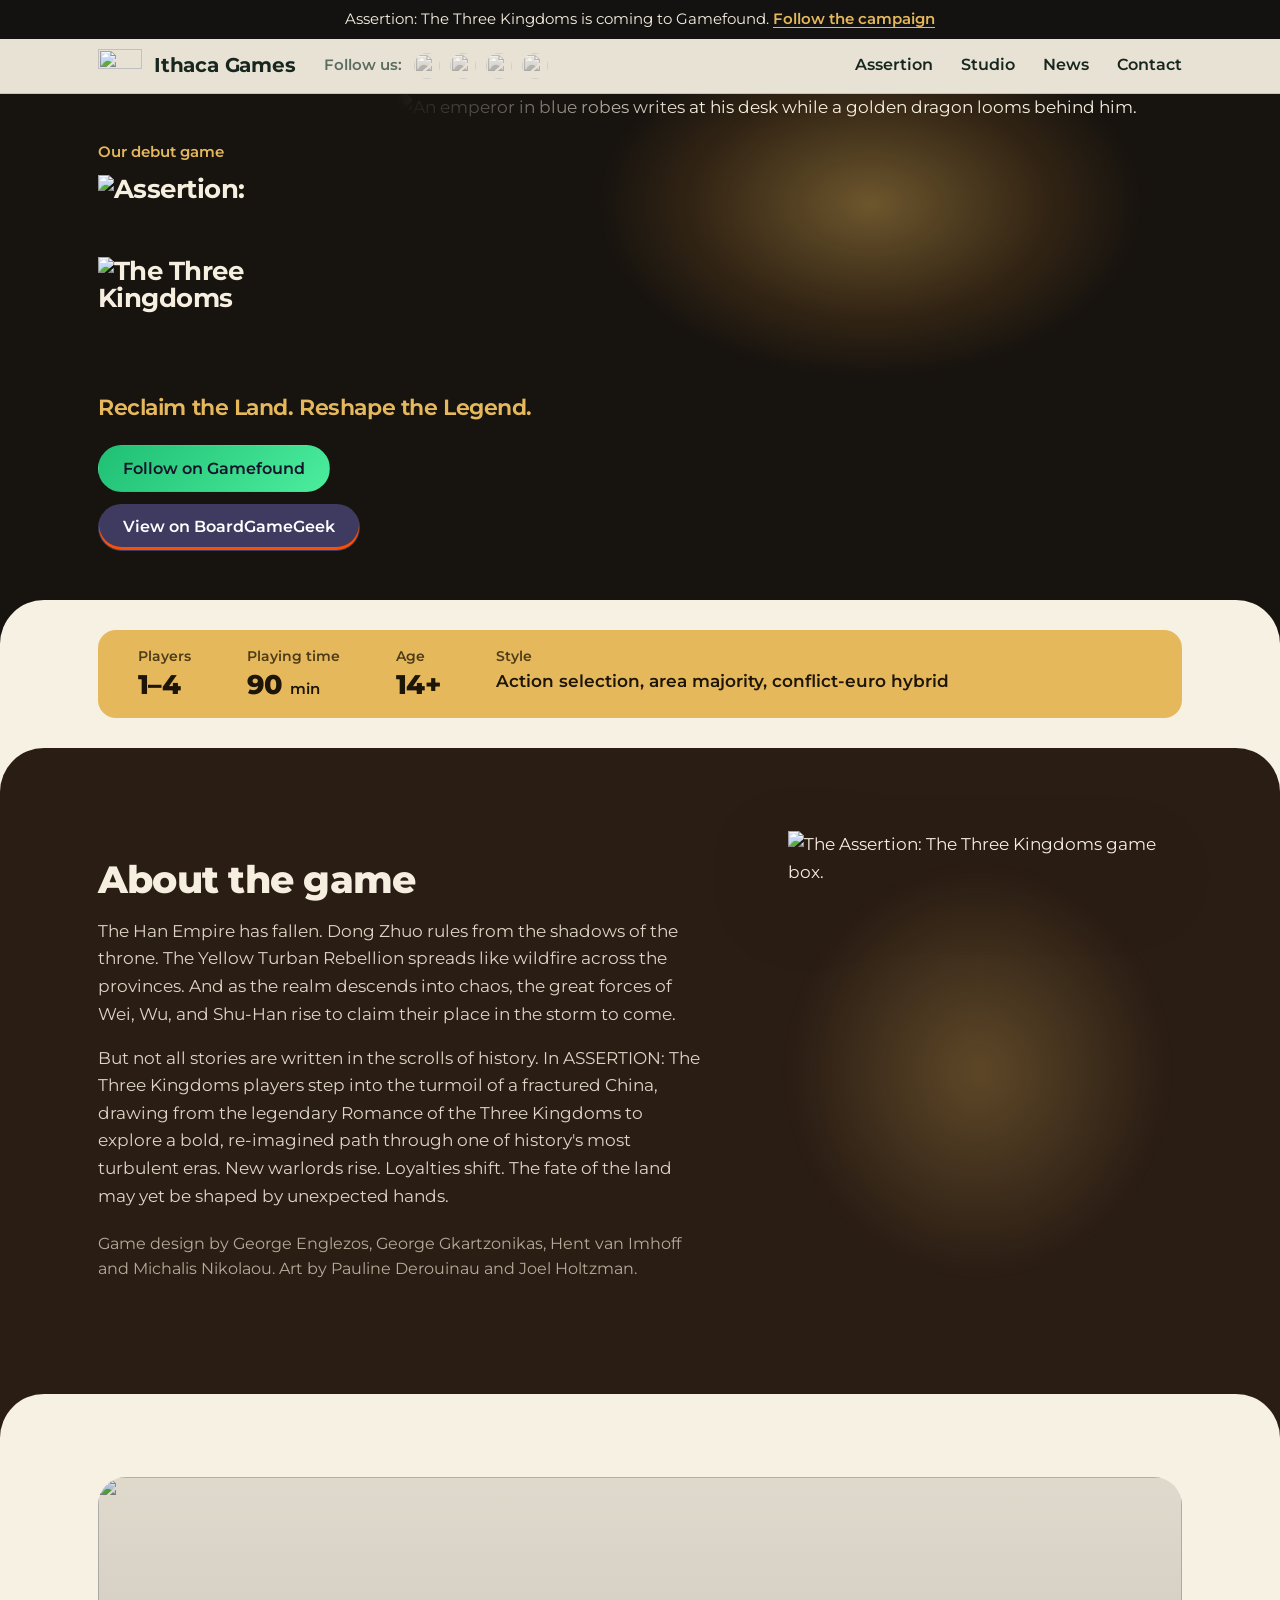
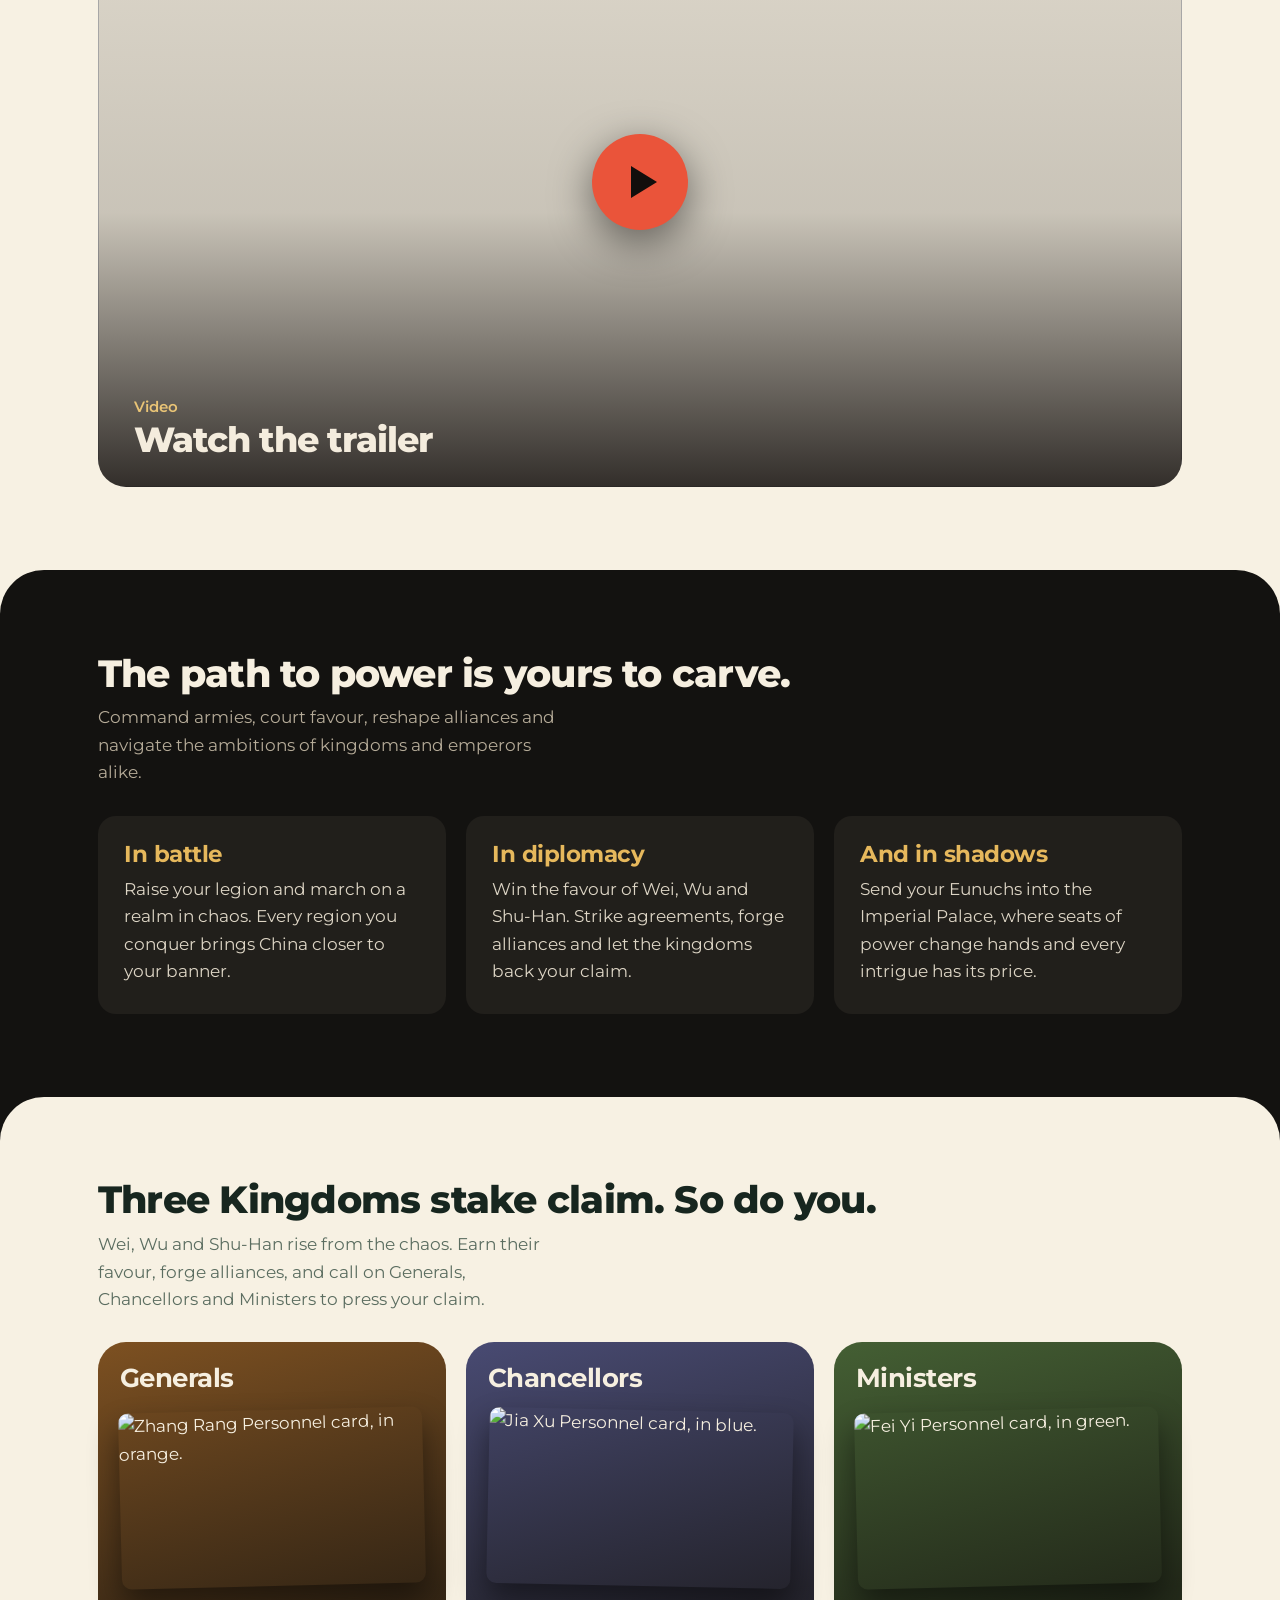
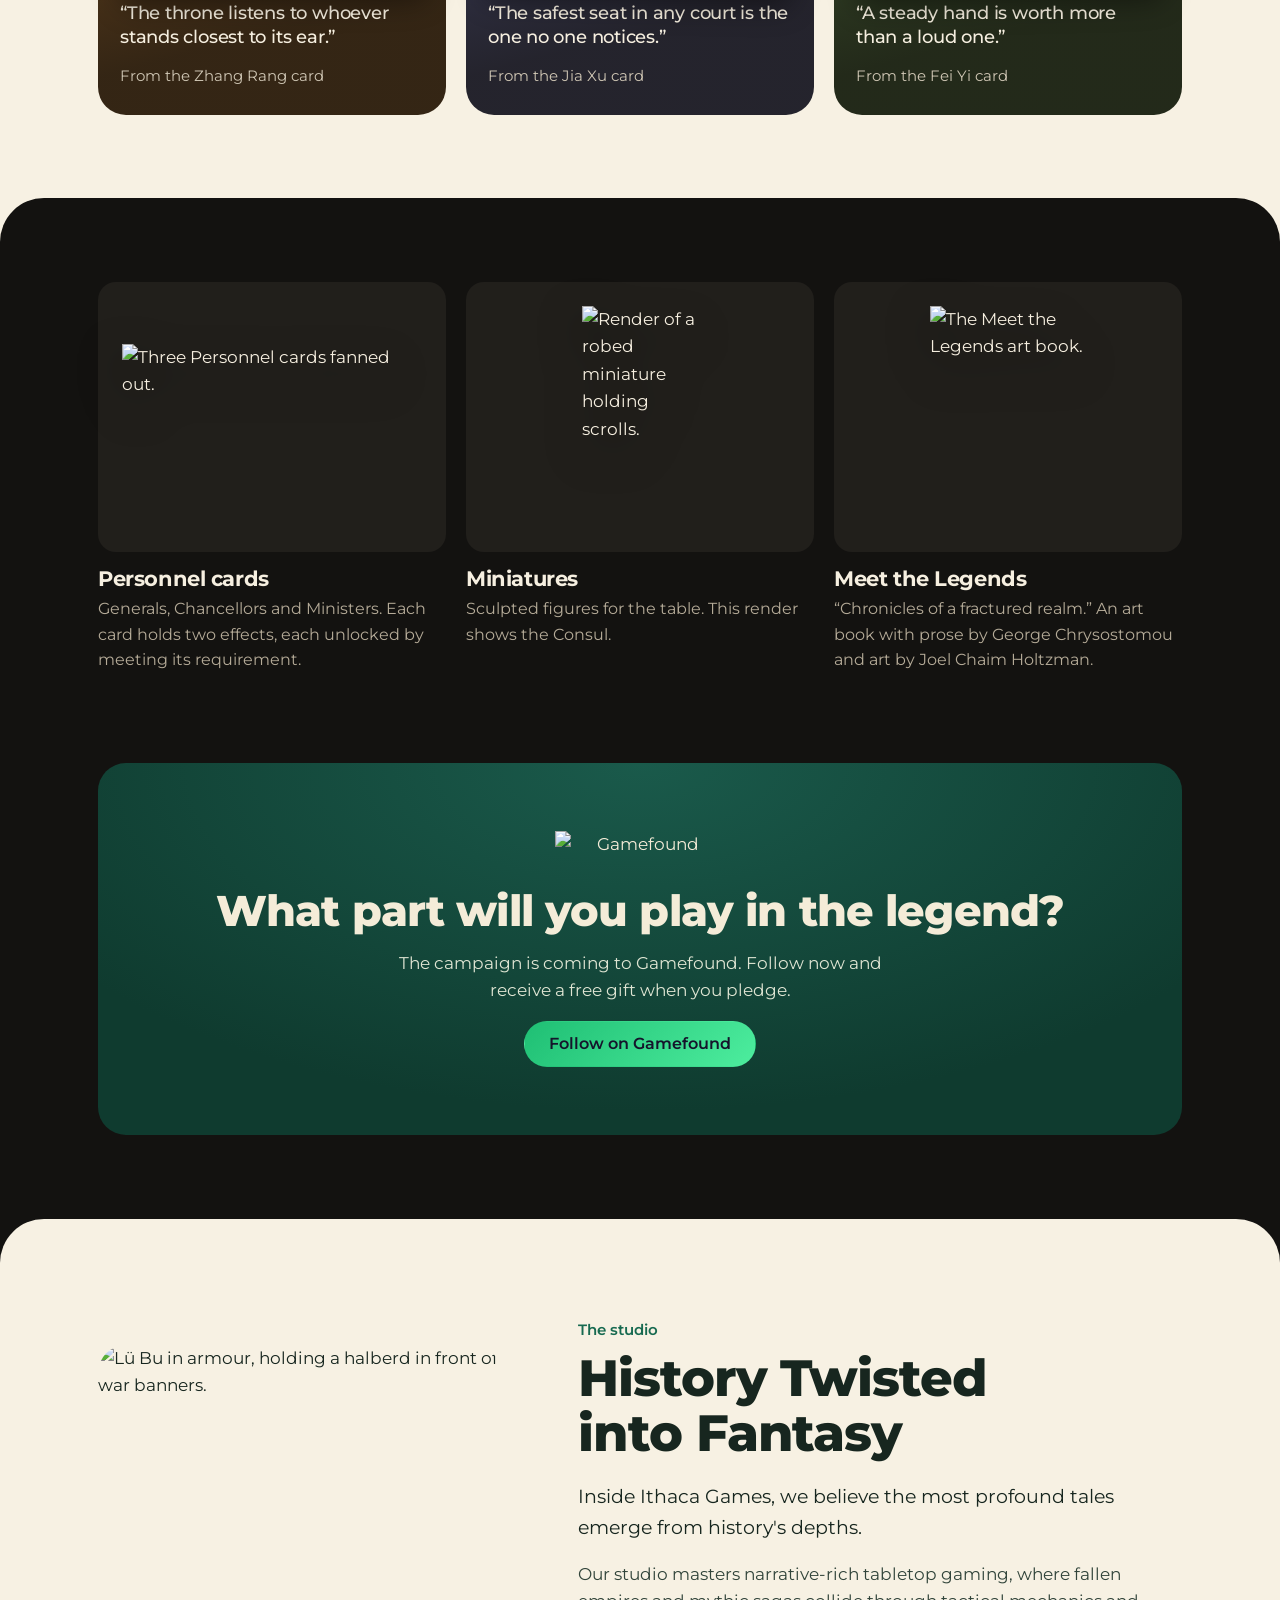
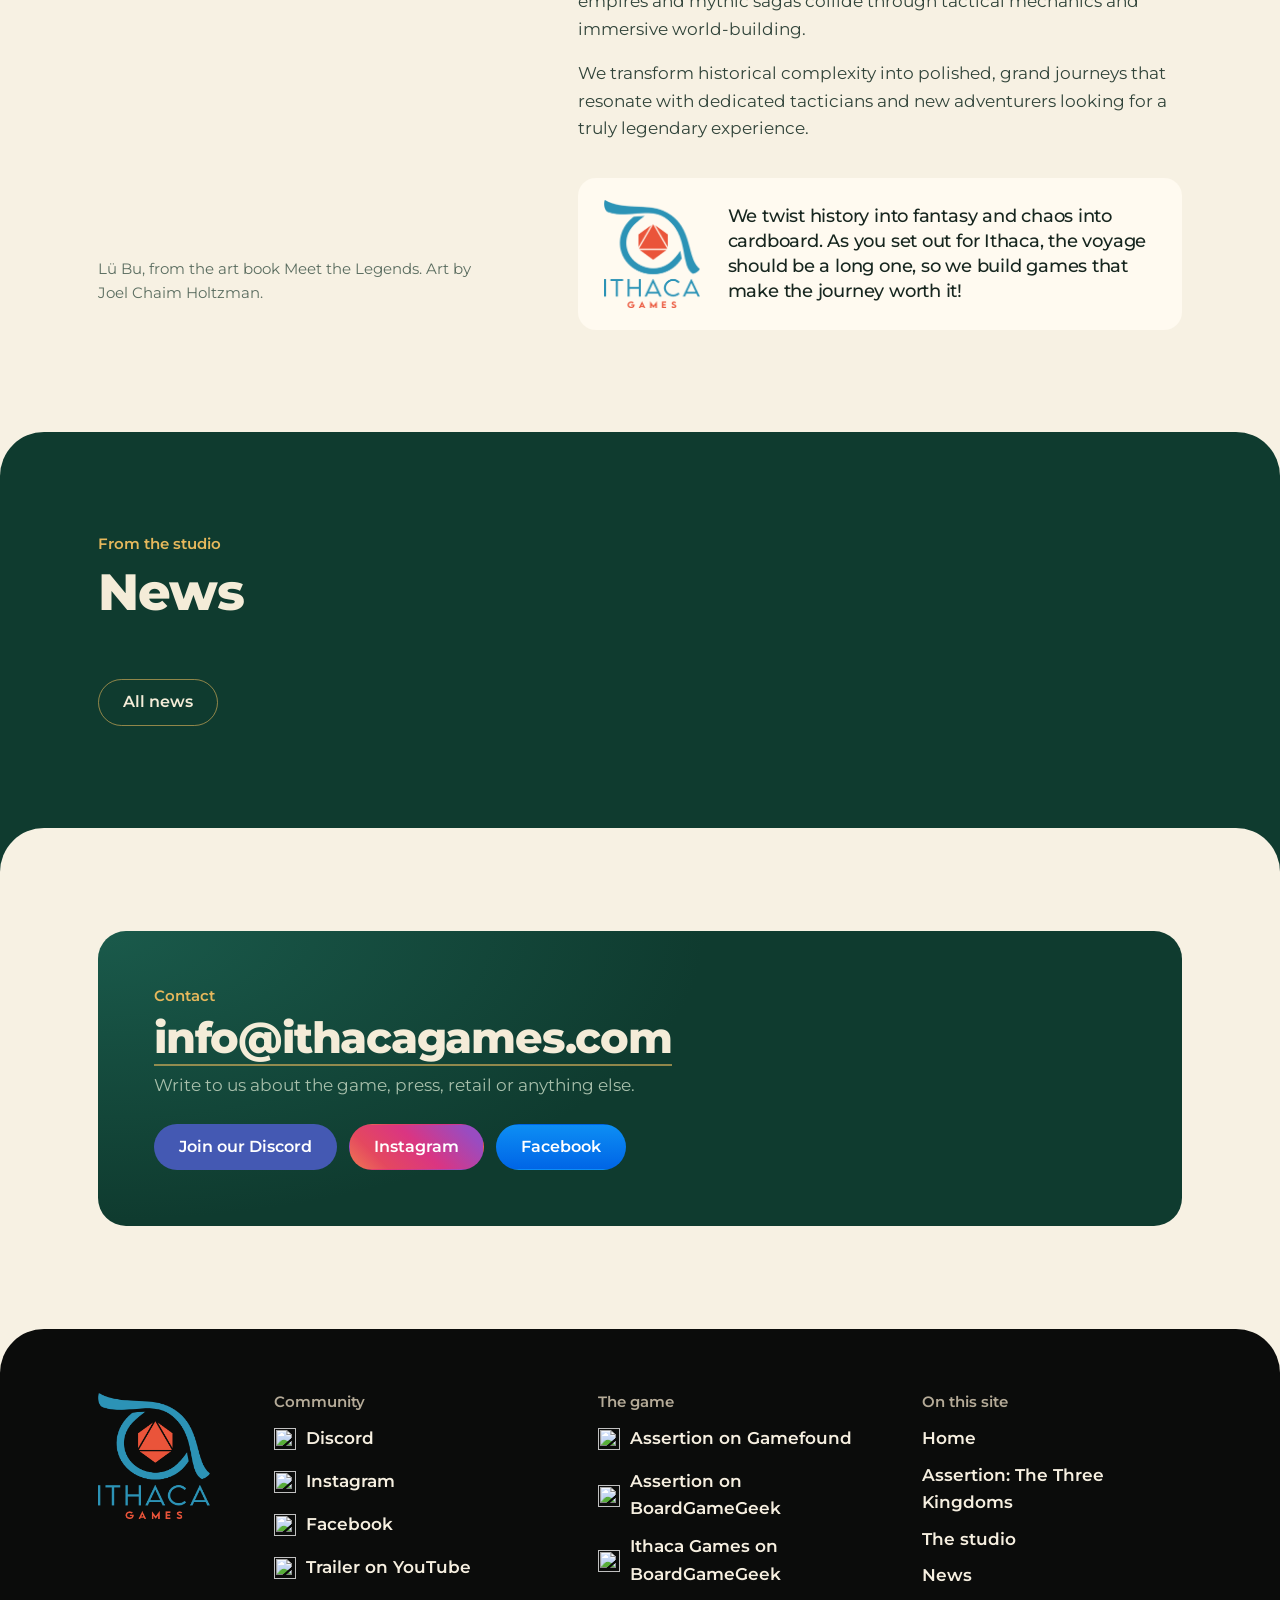
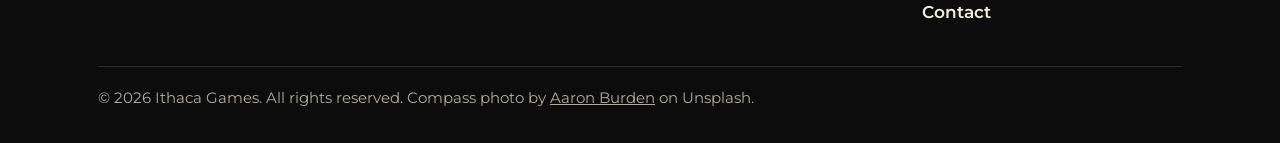
==== index.html @ 19048700 "Make the game the hero of the home page The Assertion key art, the title lockup, the tagline and the" ====
<!DOCTYPE html>
<html lang="en">
<head>
<meta charset="utf-8">
<meta name="viewport" content="width=device-width, initial-scale=1">
<title>Ithaca Games</title>
<meta name="description" content="Ithaca Games crafts deeply strategic, richly atmospheric board games. Discover our debut flagship strategy game, Assertion: The Three Kingdoms.">
<meta property="og:type" content="website">
<meta property="og:title" content="Ithaca Games">
<meta property="og:description" content="Ithaca Games crafts deeply strategic, richly atmospheric board games. Discover our debut flagship strategy game, Assertion: The Three Kingdoms.">
<meta property="og:url" content="https://ithacagames.com/">
<meta property="og:image" content="https://ithacagames.com/images/share.jpg">
<meta name="twitter:card" content="summary_large_image">
<link rel="canonical" href="https://ithacagames.com/">
<meta property="og:site_name" content="Ithaca Games">
<link rel="icon" href="favicon.ico" sizes="48x48">
<link rel="icon" type="image/png" sizes="96x96" href="images/favicon-96.png">
<link rel="icon" type="image/png" sizes="192x192" href="images/favicon-192.png">
<link rel="apple-touch-icon" href="images/apple-touch-icon.png">
<script type="application/ld+json">
{"@context":"https://schema.org","@graph":[
{"@type":"WebSite","name":"Ithaca Games","url":"https://ithacagames.com/"},
{"@type":"Organization","name":"Ithaca Games","url":"https://ithacagames.com/","logo":"https://ithacagames.com/images/logo-512.png","email":"info@ithacagames.com","sameAs":["https://www.facebook.com/ithacagames","https://www.instagram.com/ithaca_games/"]}
]}
</script>
<link rel="preconnect" href="https://fonts.googleapis.com">
<link rel="preconnect" href="https://fonts.gstatic.com" crossorigin>
<link href="https://fonts.googleapis.com/css2?family=Montserrat:wght@400..800&display=swap" rel="stylesheet">
<link rel="stylesheet" href="styles.css?v=76b3f2643e">
</head>
<body>

<p class="announce"><a href="https://gamefound.com/en/projects/ithaca-board-games/assertion-the-three-kingdoms" rel="noopener">Assertion: The Three Kingdoms is coming to Gamefound. <span>Follow the campaign</span></a></p>

<header class="site-header">
  <div class="wrap">
    <a class="brand" href="index.html" aria-label="Ithaca Games, home">
      <img src="images/ithaca-mark.png" width="396" height="306" alt="">
      <span>Ithaca Games</span>
    </a>
    <div class="follow">
      <span class="follow-label">Follow us:</span>
      <a href="https://www.facebook.com/ithacagames" rel="noopener" aria-label="Ithaca Games on Facebook"><img src="images/icon-facebook.png" width="26" height="26" alt=""></a>
      <a href="https://www.instagram.com/ithaca_games/" rel="noopener" aria-label="Ithaca Games on Instagram"><img src="images/icon-instagram.png" width="26" height="26" alt=""></a>
      <a href="https://discord.gg/Nz86ueANm" rel="noopener" aria-label="Ithaca Games on Discord"><img src="images/icon-discord.png" width="26" height="26" alt=""></a>
      <a href="https://gamefound.com/en/creators/ithaca-board-games" rel="noopener" aria-label="Ithaca Games on Gamefound"><img src="images/icon-gamefound.png" width="26" height="26" alt=""></a>
    </div>
    <nav class="site-nav" aria-label="Main">
      <ul>
        <li><a href="assertion.html">Assertion</a></li>
        <li><a href="studio.html">Studio</a></li>
        <li><a href="news.html">News</a></li>
        <li><a href="contact.html">Contact</a></li>
      </ul>
    </nav>
  </div>
</header>

<main id="top">

  <section class="hero" id="assertion">
    <div class="hero-art">
      <img src="images/game-art-2000.jpg" srcset="images/game-art-1000.jpg 1000w, images/game-art-2000.jpg 2000w" sizes="(max-width:860px) 135vw, 80vw" width="2000" height="1162" fetchpriority="high" alt="An emperor in blue robes writes at his desk while a golden dragon looms behind him.">
    </div>
    <div class="wrap">
      <div class="hero-copy">
        <p class="eyebrow">Our debut game</p>
        <h1 class="lockup">
          <img class="word" src="images/logo-assertion.webp" width="1400" height="228" alt="Assertion:">
          <img class="sub" src="images/logo-three-kingdoms.webp" width="900" height="430" alt="The Three Kingdoms">
        </h1>
        <p class="tagline">Reclaim the Land. Reshape the Legend.</p>
        <div class="actions">
          <a class="btn btn-gamefound" href="https://gamefound.com/en/projects/ithaca-board-games/assertion-the-three-kingdoms" rel="noopener">Follow on Gamefound</a>
          <a class="btn btn-bgg" href="https://boardgamegeek.com/boardgame/416691/assertion-the-three-kingdoms" rel="noopener">View on BoardGameGeek</a>
        </div>
      </div>
    </div>
  </section>

  <section class="section game band-light specs-band">
    <div class="wrap">
      <dl class="specs">
        <div><dt>Players</dt><dd>1–4</dd></div>
        <div><dt>Playing time</dt><dd>90 <small>min</small></dd></div>
        <div><dt>Age</dt><dd>14+</dd></div>
        <div class="wide"><dt>Style</dt><dd>Action selection, area majority, conflict-euro hybrid</dd></div>
      </dl>

    </div>
  </section>

  <section class="section game band-coffee">
    <div class="wrap">
      <div class="game-grid">
        <div class="copy">
          <h3>About the game</h3>
          <p>The Han Empire has fallen. Dong Zhuo rules from the shadows of the throne. The Yellow Turban Rebellion spreads like wildfire across the provinces. And as the realm descends into chaos, the great forces of Wei, Wu, and Shu-Han rise to claim their place in the storm to come.</p>
          <p>But not all stories are written in the scrolls of history. In ASSERTION: The Three Kingdoms players step into the turmoil of a fractured China, drawing from the legendary Romance of the Three Kingdoms to explore a bold, re-imagined path through one of history's most turbulent eras. New warlords rise. Loyalties shift. The fate of the land may yet be shaped by unexpected hands.</p>
          <p class="credits">Game design by George Englezos, George Gkartzonikas, Hent van Imhoff and Michalis Nikolaou. Art by Pauline Derouinau and Joel Holtzman.</p>
        </div>
        <figure class="boxshot">
          <img src="images/box-facing-left.webp" width="887" height="1120" loading="lazy" alt="The Assertion: The Three Kingdoms game box.">
        </figure>
      </div>

    </div>
  </section>

  <section class="section game band-light">
    <div class="wrap">
      <figure class="trailer" id="trailer">
        <a class="trailer-link" href="https://www.youtube.com/watch?v=EL9j1pClkqw" rel="noopener" data-video="EL9j1pClkqw">
          <img src="images/trailer-poster.jpg" width="1280" height="720" loading="lazy" alt="">
          <span class="play" aria-hidden="true"></span>
          <span class="trailer-label"><span class="eyebrow">Video</span><strong>Watch the trailer</strong></span>
        </a>
      </figure>

    </div>
  </section>

  <section class="section game">
    <div class="wrap">
      <div class="paths-head">
        <h3>The path to power is yours to carve.</h3>
        <p>Command armies, court favour, reshape alliances and navigate the ambitions of kingdoms and emperors alike.</p>
      </div>
      <ul class="paths">
        <li><h4>In battle</h4><p>Raise your legion and march on a realm in chaos. Every region you conquer brings China closer to your banner.</p></li>
        <li><h4>In diplomacy</h4><p>Win the favour of Wei, Wu and Shu-Han. Strike agreements, forge alliances and let the kingdoms back your claim.</p></li>
        <li><h4>And in shadows</h4><p>Send your Eunuchs into the Imperial Palace, where seats of power change hands and every intrigue has its price.</p></li>
      </ul>

    </div>
  </section>

  <section class="section game band-light">
    <div class="wrap">
      <div class="kingdoms-head">
        <h3>Three Kingdoms stake claim. So do you.</h3>
        <p>Wei, Wu and Shu-Han rise from the chaos. Earn their favour, forge alliances, and call on Generals, Chancellors and Ministers to press your claim.</p>
      </div>
      <ul class="kingdoms">
        <li class="kingdom" style="--k:var(--wei)">
          <header><h4>Generals</h4></header>
          <figure>
            <img src="images/card-wei.webp" width="960" height="555" loading="lazy" alt="Zhang Rang Personnel card, in orange.">
            <blockquote>“The throne listens to whoever stands closest to its ear.”</blockquote>
            <figcaption>From the Zhang Rang card</figcaption>
          </figure>
        </li>
        <li class="kingdom" style="--k:var(--wu)">
          <header><h4>Chancellors</h4></header>
          <figure>
            <img src="images/card-wu.webp" width="960" height="555" loading="lazy" alt="Jia Xu Personnel card, in blue.">
            <blockquote>“The safest seat in any court is the one no one notices.”</blockquote>
            <figcaption>From the Jia Xu card</figcaption>
          </figure>
        </li>
        <li class="kingdom" style="--k:var(--shu)">
          <header><h4>Ministers</h4></header>
          <figure>
            <img src="images/card-shu.webp" width="960" height="555" loading="lazy" alt="Fei Yi Personnel card, in green.">
            <blockquote>“A steady hand is worth more than a loud one.”</blockquote>
            <figcaption>From the Fei Yi card</figcaption>
          </figure>
        </li>
      </ul>

    </div>
  </section>

  <section class="section game">
    <div class="wrap">
      <ul class="parts">
        <li class="part">
          <div class="shot"><img src="images/cards-fan.webp" width="1000" height="487" loading="lazy" alt="Three Personnel cards fanned out."></div>
          <h4>Personnel cards</h4>
          <p>Generals, Chancellors and Ministers. Each card holds two effects, each unlocked by meeting its requirement.</p>
        </li>
        <li class="part">
          <div class="shot"><img src="images/miniature.webp" width="473" height="900" loading="lazy" alt="Render of a robed miniature holding scrolls."></div>
          <h4>Miniatures</h4>
          <p>Sculpted figures for the table. This render shows the Consul.</p>
        </li>
        <li class="part">
          <div class="shot"><img src="images/artbook.webp" width="636" height="900" loading="lazy" alt="The Meet the Legends art book."></div>
          <h4>Meet the Legends</h4>
          <p>“Chronicles of a fractured realm.” An art book with prose by George Chrysostomou and art by Joel Chaim Holtzman.</p>
        </li>
      </ul>


      <aside class="plaque" aria-labelledby="follow-title">
        <div class="plaque-inner">
          <img src="images/gamefound.webp" width="520" height="125" loading="lazy" alt="Gamefound">
          <h3 id="follow-title">What part will you play in the legend?</h3>
          <p>The campaign is coming to Gamefound. Follow now and receive a free gift when you pledge.</p>
          <a class="btn btn-gamefound" href="https://gamefound.com/en/projects/ithaca-board-games/assertion-the-three-kingdoms" rel="noopener">Follow on Gamefound</a>
        </div>
      </aside>
    </div>
  </section>

  <section class="section studio" id="studio">
    <div class="wrap">
      <figure class="portrait">
        <img src="images/lubu.jpg" width="1100" height="1227" loading="lazy" alt="Lü Bu in armour, holding a halberd in front of war banners.">
        <figcaption>Lü Bu, from the art book Meet the Legends. Art by Joel Chaim Holtzman.</figcaption>
      </figure>
      <div class="copy">
        <p class="eyebrow">The studio</p>
        <h2 class="title">History Twisted into Fantasy</h2>
        <p>Inside Ithaca Games, we believe the most profound tales emerge from history's depths.</p>
        <p>Our studio masters narrative-rich tabletop gaming, where fallen empires and mythic sagas collide through tactical mechanics and immersive world-building.</p>
        <p>We transform historical complexity into polished, grand journeys that resonate with dedicated tacticians and new adventurers looking for a truly legendary experience.</p>
        <div class="signoff">
          <img class="logo" src="images/ithaca-logo.png" width="396" height="445" loading="lazy" alt="Ithaca Games logo">
          <blockquote>We twist history into fantasy and chaos into cardboard. As you set out for Ithaca, the voyage should be a long one, so we build games that make the journey worth it!</blockquote>
        </div>
      </div>
    </div>
  </section>

  <section class="section news" id="news">
    <div class="wrap">
      <p class="eyebrow">From the studio</p>
      <h2 class="title">News</h2>
      <ul class="posts" id="posts" data-limit="3"></ul>
      <p class="all-news"><a class="btn btn-ghost" href="news.html">All news</a></p>
      <noscript><p>Turn on JavaScript to read our news.</p></noscript>
    </div>
  </section>

  <section class="section contact-sec" id="contact">
    <div class="wrap">
    <div class="contact">
      <div>
        <p class="eyebrow">Contact</p>
        <p class="mail"><a href="mailto:info@ithacagames.com">info@ithacagames.com</a></p>
        <p class="note">Write to us about the game, press, retail or anything else.</p>
      </div>
      <div class="actions">
        <a class="btn btn-discord" href="https://discord.gg/Nz86ueANm" rel="noopener">Join our Discord</a>
        <a class="btn btn-instagram" href="https://www.instagram.com/ithaca_games/" rel="noopener">Instagram</a>
        <a class="btn btn-facebook" href="https://www.facebook.com/ithacagames" rel="noopener">Facebook</a>
      </div>
    </div>
    </div>
  </section>

</main>

<footer class="site-footer">
  <div class="wrap">
    <div class="cols">
      <img class="logo" src="images/ithaca-logo.png" width="396" height="445" loading="lazy" alt="Ithaca Games">
      <div>
        <h2>Community</h2>
        <ul>
          <li><a class="with-ico" href="https://discord.gg/Nz86ueANm" rel="noopener"><img src="images/icon-discord.png" width="22" height="22" loading="lazy" alt=""><span>Discord</span></a></li>
          <li><a class="with-ico" href="https://www.instagram.com/ithaca_games/" rel="noopener"><img src="images/icon-instagram.png" width="22" height="22" loading="lazy" alt=""><span>Instagram</span></a></li>
          <li><a class="with-ico" href="https://www.facebook.com/ithacagames" rel="noopener"><img src="images/icon-facebook.png" width="22" height="22" loading="lazy" alt=""><span>Facebook</span></a></li>
          <li><a class="with-ico" href="https://www.youtube.com/watch?v=EL9j1pClkqw" rel="noopener"><img src="images/icon-youtube.png" width="22" height="22" loading="lazy" alt=""><span>Trailer on YouTube</span></a></li>
        </ul>
      </div>
      <div>
        <h2>The game</h2>
        <ul>
          <li><a class="with-ico" href="https://gamefound.com/en/projects/ithaca-board-games/assertion-the-three-kingdoms" rel="noopener"><img src="images/icon-gamefound.png" width="22" height="22" loading="lazy" alt=""><span>Assertion on Gamefound</span></a></li>
          <li><a class="with-ico" href="https://boardgamegeek.com/boardgame/416691/assertion-the-three-kingdoms" rel="noopener"><img src="images/icon-bgg.png" width="22" height="22" loading="lazy" alt=""><span>Assertion on BoardGameGeek</span></a></li>
          <li><a class="with-ico" href="https://boardgamegeek.com/boardgamepublisher/56194/ithaca-games" rel="noopener"><img src="images/icon-bgg.png" width="22" height="22" loading="lazy" alt=""><span>Ithaca Games on BoardGameGeek</span></a></li>
        </ul>
      </div>
      <div>
        <h2>On this site</h2>
        <ul>
          <li><a href="index.html">Home</a></li>
          <li><a href="assertion.html">Assertion: The Three Kingdoms</a></li>
          <li><a href="studio.html">The studio</a></li>
          <li><a href="news.html">News</a></li>
          <li><a href="contact.html">Contact</a></li>
        </ul>
      </div>
    </div>
    <p class="legal">© <span id="year">2026</span> Ithaca Games. All rights reserved. Compass photo by <a href="https://unsplash.com/photos/shallow-focus-photo-of-compass-NXt5PrOb_7U" rel="noopener">Aaron Burden</a> on Unsplash.</p>
  </div>
</footer>

<script src="news.js?v=b6e45e14a9"></script>
<script src="site.js?v=3748a14f91"></script>
</body>
</html>
---- styles.css ----
/* Ithaca Games.
   Layout: art-led bands stacked as rounded sheets; content in rounded tiles and cards; pill buttons.
   Colour is flat (no textures): paper, ink, table green and brass, with coral for the main action.
   Every band restates the surface tokens (--bg, --text, --copy, --muted, --accent, --link, --line),
   and components only ever read those tokens. Font: Montserrat (Google Fonts), a free stand-in for Proxima Nova. */

:root{
  /* palette */
  --paper:#f7f1e3;
  --card:#fffaf0;
  --ink:#131210;
  --tile:#211f1b;
  --green:#0f3b2f;
  --green-card:#15493b;
  --night:#0b0c0b;
  --brass:#e6b85c;
  --coral:#ea543a;
  --wei:#e58e33;
  --wu:#7c82d6;
  --shu:#73ab58;

  /* surface tokens: the default surface is paper */
  --bg:var(--paper);
  --text:#17261f;
  --copy:#31443a;
  --muted:#5b6d60;
  --accent:#176a50;
  --link:#176a50;
  --line:rgba(23,38,31,.16);
  --ghost-line:rgba(23,38,31,.42);
  --primary:#ea543a;
  --primary-hover:#f2684f;
  --on-primary:#1c0b06;

  /* type */
  --display:"Montserrat","Avenir Next","Segoe UI",system-ui,sans-serif;
  --body:"Montserrat","Avenir Next","Segoe UI",system-ui,sans-serif;

  /* shape and rhythm */
  --r-sheet:clamp(26px,4vw,44px);
  --r-lg:clamp(20px,2.4vw,28px);
  --r-md:18px;
  --gutter:clamp(18px,4vw,48px);
  --max:1180px;
  --pad:clamp(56px,8vw,104px);
  color-scheme:light;
}

/* dark surfaces */
.announce,.hero,.game,.site-footer{
  --bg:var(--ink); --text:#f6efe0; --copy:#ddd5c5; --muted:#b5ab98; --accent:var(--brass); --link:#8fd6c4;
  --line:rgba(246,239,224,.14); --ghost-line:rgba(246,239,224,.5);
}
/* green surfaces */
.news,.plaque,.contact{
  --bg:var(--green); --text:#f4ecd8; --copy:#dfe5d3; --muted:#a7bfab; --accent:var(--brass); --link:#8fd6c4;
  --line:rgba(230,184,92,.24); --ghost-line:rgba(230,184,92,.6);
}
/* brass surface */
.specs{
  --bg:var(--brass); --text:#1d1508; --copy:#33270f; --muted:#4d3c18; --accent:#1d1508; --link:#1d1508;
  --line:rgba(29,21,8,.22);
}

*,*::before,*::after{box-sizing:border-box}
html{scroll-behavior:smooth;-webkit-text-size-adjust:100%}
body{margin:0;background:var(--night);color:var(--text);font:400 1.0625rem/1.62 var(--body)}
img{max-width:100%;height:auto;display:block}
a{color:var(--link)}
p{margin:0}
h1,h2,h3,h4{font-family:var(--display);font-weight:700;line-height:1.06;letter-spacing:-.02em;margin:0;text-wrap:balance}
:focus-visible{outline:2px solid var(--accent);outline-offset:3px}
.wrap{max-width:var(--max);margin-inline:auto;padding-inline:var(--gutter)}
.eyebrow{font:600 .95rem/1.2 var(--body);letter-spacing:0;color:var(--accent)}
.title{font-size:clamp(2rem,4vw,3.25rem);font-weight:800;margin-top:12px}

/* Buttons */
.btn{display:inline-flex;align-items:center;justify-content:center;padding:.9em 1.5em;font:600 1rem/1 var(--body);text-decoration:none;border:1px solid transparent;border-radius:999px;transition:transform .2s,background-color .2s,border-color .2s,filter .2s}
.btn-primary{background:var(--primary);color:var(--on-primary)}
.btn-primary:hover{background:var(--primary-hover);transform:translateY(-2px)}
.btn-ghost{border-color:var(--ghost-line);color:var(--text)}
.btn-ghost:hover{border-color:var(--accent);background:color-mix(in srgb,var(--accent) 12%,transparent)}
.btn-gamefound{background:linear-gradient(135deg,#1fbf74,#4ded9e);color:#15142b}
.btn-gamefound:hover{filter:brightness(1.08);transform:translateY(-2px)}
.btn-bgg{background:#3f3b60;color:#fff;box-shadow:inset 0 -3px 0 #fc5000}
.btn-bgg:hover{background:#4c4775;transform:translateY(-2px)}
.btn-discord{background:#4459b3;color:#fff}
.btn-facebook{background:linear-gradient(180deg,#0d8ef4,#0065e6);color:#fff}
.btn-instagram{background:linear-gradient(45deg,#feaf48 -25%,#e4485f 22%,#da3582 52%,#994cc1 88%);color:#fff}
.btn-discord:hover,.btn-facebook:hover,.btn-instagram:hover{filter:brightness(1.1);transform:translateY(-2px)}
.actions{display:flex;flex-wrap:wrap;gap:12px;margin-top:1.8rem}

/* Announcement bar */
.announce{margin:0;padding:9px var(--gutter);background:var(--bg);color:var(--text);text-align:center;font-size:.95rem;line-height:1.35}
.announce a{color:inherit;text-decoration:none}
.announce a span{color:var(--accent);font-weight:600;text-decoration:underline;text-underline-offset:3px}
.announce a:hover span{color:var(--text)}

/* Header */
.site-header{position:sticky;top:0;z-index:20;background:rgba(247,241,227,.94);color:var(--text);-webkit-backdrop-filter:blur(10px);backdrop-filter:blur(10px);border-bottom:1px solid var(--line)}
.site-header .wrap{display:flex;flex-wrap:wrap;align-items:center;justify-content:space-between;gap:8px 28px;padding-block:10px}
.brand{display:flex;align-items:center;gap:12px;text-decoration:none;color:var(--text)}
.brand img{width:44px}
.brand span{font:700 1.22rem/1 var(--display);letter-spacing:-.01em}
/* Follow us: small round social marks beside the brand, grey until pointed at */
.follow{display:flex;align-items:center;gap:10px;margin-right:auto}
.follow-label{margin-right:2px;font:600 .92rem/1 var(--body);color:var(--muted)}
.follow a{display:block;border-radius:50%;line-height:0}
.follow img{width:26px;height:26px;border-radius:50%;filter:grayscale(1);opacity:.6;transition:filter .2s,opacity .2s}
.follow a:hover img,.follow a:focus-visible img{filter:none;opacity:1}
.site-nav ul{display:flex;flex-wrap:wrap;align-items:center;gap:4px 28px;list-style:none;margin:0;padding:0}
.site-nav a:not(.btn){display:block;padding:8px 0;color:var(--text);text-decoration:none;font:600 1rem/1 var(--body);border-bottom:2px solid transparent}
.site-nav a:not(.btn):hover,.site-nav a[aria-current="page"]{border-color:var(--accent)}
.site-nav .btn{padding:.8em 1.2em;font-size:.95rem}

/* Bands: each one is a sheet whose rounded top lies over the band before it */
main > section{position:relative;padding-block:var(--pad) calc(var(--pad) + var(--r-sheet));background:var(--bg);color:var(--text);scroll-margin-top:72px}
main > section + section{margin-top:calc(var(--r-sheet) * -1);border-radius:var(--r-sheet) var(--r-sheet) 0 0}

/* Hero: the game itself. Its key art runs off the right of the band and fades into the dark on the left,
   where the title, the tagline and the two ways to follow it sit. */
main > .hero{padding:0;overflow:hidden;isolation:isolate;--bg:#17130f}
.hero-art{position:absolute;z-index:-1;top:0;left:68%;height:100%;aspect-ratio:2000/1162;transform:translateX(-50%)}
.hero-art img{width:100%;height:100%;max-width:none;object-fit:cover;-webkit-mask-image:linear-gradient(90deg,transparent 0,#000 32%,#000 86%,transparent 100%);mask-image:linear-gradient(90deg,transparent 0,#000 32%,#000 86%,transparent 100%)}
.hero .wrap{display:flex;align-items:center;min-height:clamp(460px,43vw,660px);padding-block:48px calc(48px + var(--r-sheet))}
.hero-copy{width:min(44%,480px)}
.hero .tagline{font-size:clamp(1.2rem,1.7vw,1.42rem);white-space:nowrap}
.hero .actions{margin-top:1.6rem}

/* The game: one band per part, alternating light and dark from the very first one, so the
   paper sheet of the facts strip already stands apart from the dark hero above it:
   facts (paper), about (coffee), trailer (paper), paths (ink), kingdoms (paper), components + Gamefound (ink) */
.game{--pad:clamp(48px,6.5vw,84px)}
.game > .wrap > :first-child{margin-top:0}
.game.specs-band{--pad:clamp(20px,3vw,30px)}   /* the facts strip: a slim band of its own under the hero */
.game.band-light{
  --bg:var(--paper); --text:#17261f; --copy:#31443a; --muted:#5b6d60; --accent:#176a50; --link:#176a50;
  --line:rgba(23,38,31,.16); --ghost-line:rgba(23,38,31,.42);
}
.game.band-coffee{--bg:#2a1d14}
/* dark tiles keep light words even on a paper band */
.paths li{--text:#f6efe0; --copy:#ddd5c5; --accent:var(--brass); color:var(--text)}
/* the cards are dark objects too, whatever band they sit on */
.kingdom{--text:#f6efe0; --muted:#cfc6b4; color:var(--text)}

/* The game */
.lockup{display:flex;flex-direction:column;align-items:flex-start;gap:4px;margin-top:14px}
.lockup .word{width:min(100%,480px)}
.lockup .sub{width:min(62%,250px)}
.tagline{font:650 clamp(1.25rem,2vw,1.6rem)/1.2 var(--display);letter-spacing:-.02em;color:var(--accent);margin-top:1.1rem}

.specs{display:flex;flex-wrap:wrap;align-items:flex-start;gap:16px clamp(24px,4.5vw,56px);margin:16px 0 0;padding:20px clamp(22px,3.4vw,40px);border-radius:var(--r-md);background:var(--bg);color:var(--text)}
.specs div{display:flex;flex-direction:column;gap:7px}
.specs dt{font:600 .86rem/1 var(--body);color:var(--muted)}
.specs dd{margin:0;font:800 1.7rem/1 var(--display);letter-spacing:-.02em;font-variant-numeric:lining-nums}
.specs dd small{font:600 .95rem/1 var(--body);letter-spacing:0}
.specs .wide{flex:1 1 15rem}
.specs .wide dd{font:600 1.05rem/1.3 var(--body);letter-spacing:0}

.game-grid{display:grid;grid-template-columns:minmax(0,1.2fr) minmax(0,.8fr);gap:clamp(28px,5vw,72px);align-items:center;margin-top:clamp(48px,7vw,84px)}
.game .copy h3,.paths-head h3,.kingdoms-head h3{font-size:clamp(1.7rem,3vw,2.5rem);font-weight:800}
.game .copy p:not([class]){margin-top:1.05rem;max-width:36em;color:var(--copy)}
.game .credits{margin-top:1.3rem;max-width:38em;font-size:.98rem;color:var(--muted)}
.boxshot{position:relative;margin:0}
.boxshot::before{content:"";position:absolute;inset:8% 4%;background:radial-gradient(closest-side,color-mix(in srgb,var(--accent) 28%,transparent),transparent);filter:blur(10px)}
.boxshot img{position:relative;margin-inline:auto;width:auto;max-height:480px;filter:drop-shadow(0 30px 36px rgba(0,0,0,.65))}

/* Trailer (always light ink over the film still) */
.trailer{margin:clamp(48px,7vw,84px) 0 0;scroll-margin-top:90px}
.trailer-link{position:relative;display:block;aspect-ratio:16/9;overflow:hidden;border-radius:var(--r-lg);color:#f4ecdd;text-decoration:none}
.trailer-link img{width:100%;height:100%;object-fit:cover;transition:transform .6s cubic-bezier(.2,.7,.2,1)}
.trailer-link::after{content:"";position:absolute;inset:0;background:linear-gradient(180deg,rgba(18,14,12,.1),rgba(18,14,12,.2) 55%,rgba(18,14,12,.86))}
.trailer-link:hover img{transform:scale(1.03)}
.play{position:absolute;z-index:1;left:50%;top:50%;width:clamp(64px,9vw,96px);aspect-ratio:1/1;transform:translate(-50%,-50%);border-radius:50%;background:var(--coral);box-shadow:0 12px 40px rgba(0,0,0,.5);transition:transform .2s}
.play::before{content:"";position:absolute;left:54%;top:50%;transform:translate(-50%,-50%);border-style:solid;border-width:.8em 0 .8em 1.3em;border-color:transparent transparent transparent #120e0c;font-size:clamp(14px,2vw,20px)}
.trailer-link:hover .play{transform:translate(-50%,-50%) scale(1.08)}
.trailer-label{position:absolute;z-index:1;left:clamp(18px,3vw,36px);bottom:clamp(16px,3vw,30px);display:flex;flex-direction:column;gap:6px}
.trailer-label .eyebrow{color:#e9c476}
.trailer-label strong{font:800 clamp(1.4rem,3vw,2.2rem)/1 var(--display);letter-spacing:-.028em}
.trailer iframe{display:block;width:100%;aspect-ratio:16/9;border:0;border-radius:var(--r-lg)}

/* Paths to power: three tiles */
.paths-head,.kingdoms-head{display:flex;flex-wrap:wrap;align-items:flex-end;justify-content:space-between;gap:10px 48px;margin-top:clamp(56px,8vw,100px)}
.paths-head p,.kingdoms-head p{max-width:27em;color:var(--muted)}
.paths{display:grid;grid-template-columns:repeat(3,minmax(0,1fr));gap:clamp(12px,1.6vw,20px);margin:1.8rem 0 0;padding:0;list-style:none}
.paths li{padding:26px 26px 28px;border-radius:var(--r-md);background:var(--tile)}
.paths h4{font-size:1.45rem;color:var(--accent)}
.paths p{margin-top:.6rem;color:var(--copy)}

/* Three kingdoms: one tinted card each */
.kingdoms{display:grid;grid-template-columns:repeat(3,minmax(0,1fr));gap:clamp(12px,1.6vw,20px);margin:1.8rem 0 0;padding:0;list-style:none}
.kingdom{display:flex;flex-direction:column;gap:18px;padding:22px 22px 26px;border-radius:var(--r-lg);background:linear-gradient(165deg,color-mix(in srgb,var(--k) 50%,#15130f),color-mix(in srgb,var(--k) 15%,#15130f) 72%)}
.kingdom header{display:flex;align-items:center;gap:14px}
.kingdom h4{font-size:1.6rem}
.kingdom figure{margin:0;display:flex;flex-direction:column;gap:16px}
.kingdom img{border-radius:10px;box-shadow:0 16px 30px rgba(0,0,0,.45);transform:rotate(-1.4deg);transition:transform .35s cubic-bezier(.2,.7,.2,1)}
.kingdom:nth-child(2) img{transform:rotate(1.2deg)}
.kingdom:hover img{transform:rotate(0) translateY(-6px) scale(1.02)}
.kingdom blockquote{margin:0;font:500 1.14rem/1.32 var(--display);letter-spacing:-.012em}
.kingdom figcaption{font-size:.92rem;color:var(--muted)}

/* Components */
.parts{display:grid;grid-template-columns:repeat(3,minmax(0,1fr));gap:clamp(12px,1.6vw,20px);margin:clamp(48px,7vw,84px) 0 0;padding:0;list-style:none}
.part .shot{height:270px;display:grid;place-items:center;padding:24px;border-radius:var(--r-md);background:var(--tile)}
.part img{width:auto;max-height:222px;filter:drop-shadow(0 16px 20px rgba(0,0,0,.55))}
.part h4{font-size:1.3rem;margin-top:16px}
.part p{margin-top:6px;color:var(--muted);font-size:1rem}

/* Gamefound panel */
.plaque{margin-top:clamp(52px,7vw,92px);padding:clamp(34px,6vw,68px) clamp(20px,5vw,60px);border-radius:var(--r-lg);background:radial-gradient(90% 130% at 50% 0%,#1a5a4b,var(--green) 72%);color:var(--text)}
.plaque-inner{display:flex;flex-direction:column;align-items:center;gap:16px;text-align:center}
.plaque img{width:170px}
.plaque h3{font-size:clamp(1.7rem,3.6vw,2.7rem);font-weight:800}
.plaque p{max-width:31em;color:var(--copy)}

/* Studio */
.studio .wrap{display:grid;grid-template-columns:minmax(0,.8fr) minmax(0,1.2fr);gap:clamp(28px,6vw,84px);align-items:center}
.portrait{margin:0}
.portrait img{width:100%;aspect-ratio:4/5;object-fit:cover;object-position:50% 18%;border-radius:var(--r-lg)}
.portrait figcaption{margin-top:10px;font-size:.92rem;color:var(--muted)}
.studio .copy p:not([class]){margin-top:1.05rem;max-width:36em;color:var(--copy)}
.studio .copy .title + p:not([class]){margin-top:1.4rem;font-size:1.12em;color:var(--text)}
.signoff{display:flex;flex-wrap:wrap;align-items:center;gap:18px 28px;margin-top:2.2rem;padding:22px 26px;border-radius:var(--r-md);background:var(--card)}
.signoff .logo{width:96px;flex:none}
.signoff blockquote{flex:1 1 15rem;margin:0;font:500 1.14rem/1.36 var(--display);letter-spacing:-.012em;color:var(--text)}

/* News: cards */
.posts{display:grid;grid-template-columns:repeat(3,minmax(0,1fr));gap:clamp(20px,2.6vw,32px);list-style:none;margin:2rem 0 0;padding:0}
/* each post is a light card on the green band, so where one ends and the next begins is plain */
.post{--text:#17261f;--copy:#31443a;--muted:#5b6d60;--accent:#176a50;--link:#176a50;display:flex;flex-direction:column;overflow:hidden;border-radius:var(--r-lg);background:var(--card);color:var(--text);box-shadow:0 18px 40px rgba(0,0,0,.35)}
.post-media{aspect-ratio:4/3;background:#0c2f26 url(images/ithaca-mark.png) center/96px auto no-repeat}
.post-media img{width:100%;height:100%;object-fit:cover}
.post-body{flex:1;display:flex;flex-direction:column;align-items:flex-start;padding:20px 22px 24px}
.post time{align-self:flex-start;padding:.45em .8em;border-radius:999px;background:#e8dfc9;font:600 .82rem/1 var(--body);color:var(--accent);font-variant-numeric:tabular-nums}
.post h3{font-size:1.32rem;line-height:1.14;margin-top:.65rem}
.post p{margin-top:.6rem;color:var(--copy);font-size:1rem;line-height:1.55}
.post .more{margin-top:auto;font-weight:600;text-decoration:underline;text-underline-offset:4px}
.post .more::before{content:"";display:block;height:16px}
.post .more:hover{color:var(--text)}
.post.empty{display:block;grid-column:1/-1;padding:22px 24px;color:var(--muted)}
.all-news{margin-top:28px}

/* Contact: one panel */
.contact{display:flex;flex-wrap:wrap;align-items:center;justify-content:space-between;gap:24px 48px;padding:clamp(28px,5vw,56px);border-radius:var(--r-lg);background:radial-gradient(80% 140% at 0% 0%,#1a5a4b,var(--green) 70%);color:var(--text)}
.contact .actions{margin-top:0}
.mail{margin-top:10px;font:800 clamp(1.5rem,4.4vw,2.7rem)/1.05 var(--display);letter-spacing:-.028em;overflow-wrap:anywhere}
.mail a{color:var(--text);text-decoration:none;border-bottom:2px solid color-mix(in srgb,var(--accent) 60%,transparent)}
.mail a:hover{color:var(--accent)}
.contact .note{margin-top:12px;color:var(--muted)}

/* Footer */
.site-footer{position:relative;margin-top:calc(var(--r-sheet) * -1);padding-block:clamp(44px,6vw,64px) 32px;border-radius:var(--r-sheet) var(--r-sheet) 0 0;--bg:var(--night);background:var(--bg);color:var(--text)}
.site-footer .cols{display:grid;grid-template-columns:auto repeat(3,minmax(0,1fr));gap:32px clamp(28px,5vw,72px);align-items:start}
.site-footer .logo{width:112px}
.site-footer h2{font:600 .95rem/1.2 var(--body);letter-spacing:0;color:var(--muted)}
.site-footer ul{list-style:none;margin:14px 0 0;padding:0;display:grid;gap:9px}
.site-footer li a{color:var(--text);font-weight:600;text-decoration:none;border-bottom:1px solid transparent}
.site-footer li a:hover{border-color:var(--accent)}
.site-footer li a.with-ico{display:inline-flex;align-items:center;gap:10px;border-bottom:0}
.site-footer li a.with-ico img{flex:none;width:22px;height:22px}
.site-footer li a.with-ico span{border-bottom:1px solid transparent}
.site-footer li a.with-ico:hover span{border-color:var(--accent)}
.site-footer .legal{margin-top:40px;padding-top:20px;border-top:1px solid var(--line);font-size:.92rem;color:var(--muted)}
.site-footer .legal a{color:inherit}

@media (max-width:900px){
  .posts{grid-template-columns:repeat(2,minmax(0,1fr))}
  .follow-label{display:none}
}
@media (max-width:860px){
  .game-grid,.studio .wrap{grid-template-columns:minmax(0,1fr)}
  .boxshot img{max-height:400px}
  .kingdoms,.parts,.paths{grid-template-columns:minmax(0,1fr)}
  .kingdom{max-width:520px}
  .part .shot{height:230px}
  .part img{max-height:182px}
  .portrait{max-width:420px}
  .site-footer .cols{grid-template-columns:minmax(0,1fr)}
  .site-nav .nav-cta{display:none}
  .follow{margin-left:auto;margin-right:0}
  .site-nav ul{gap:4px 22px}

}
@media (max-width:860px){
  /* Hero: the art on top, the title and the buttons centred beneath it */
  .hero-art{position:relative;z-index:0;left:auto;width:100%;height:min(75vw,440px);aspect-ratio:auto;transform:none}
  .hero-art img{object-position:50% 8%;-webkit-mask-image:linear-gradient(180deg,#000 0,#000 68%,transparent 100%);mask-image:linear-gradient(180deg,#000 0,#000 68%,transparent 100%)}
  .hero .wrap{display:block;min-height:0;padding-block:0 calc(38px + var(--r-sheet));text-align:center}
  .hero-copy{position:relative;width:auto;max-width:520px;margin:-26px auto 0}
  .hero .lockup{align-items:center;margin-top:10px}
  .hero .tagline{white-space:normal}
  .hero .actions{justify-content:center}
}
@media (max-width:560px){
  .posts{grid-template-columns:minmax(0,1fr)}
}
@media (max-width:400px){
  .site-header .wrap{column-gap:12px}
  .brand{gap:10px}
  .brand img{width:38px}
  .brand span{font-size:1.12rem}
  .follow{gap:6px}
  .follow img{width:22px;height:22px}
}
@media (max-width:335px){
  .follow{display:none}
}
/* Motion. Cards, tiles and the box lift and icons and buttons spring under a real pointer; a golden light breathes
   behind the hero art all the time. The reduced-motion rule below stills every part of it. */
@media (hover:hover){
  .post:not(.empty),.paths li,.part .shot,.kingdom{transition:transform .28s cubic-bezier(.2,.7,.2,1),box-shadow .28s}
  .post:not(.empty):hover,.paths li:hover,.part .shot:hover,.kingdom:hover{transform:translateY(-7px);box-shadow:0 24px 46px rgba(0,0,0,.38)}

  .follow img,.site-footer li a.with-ico img{transition:transform .22s cubic-bezier(.3,1.7,.5,1),filter .2s,opacity .2s}
  .follow a:hover img,.follow a:focus-visible img{transform:scale(1.28)}
  .site-footer li a.with-ico:hover img{transform:scale(1.25)}
  .btn{transition:transform .22s cubic-bezier(.3,1.7,.5,1),background-color .2s,border-color .2s,filter .2s}
  .btn:hover{transform:translateY(-3px) scale(1.05)}
  .site-nav a:not(.btn){transition:transform .2s cubic-bezier(.3,1.7,.5,1),border-color .2s}
  .site-nav a:not(.btn):hover{transform:translateY(-2px)}

  .boxshot img{transition:transform .34s cubic-bezier(.3,1.5,.5,1),filter .3s}
  .boxshot img:hover{transform:translateY(-8px) scale(1.05);filter:drop-shadow(0 42px 46px rgba(0,0,0,.72))}
}
.hero-art::after{content:"";position:absolute;inset:0;pointer-events:none;opacity:.6;background:radial-gradient(40% 44% at 50% 20%,rgba(255,200,96,.62),rgba(255,168,58,.2) 46%,transparent 72%);mix-blend-mode:screen;animation:banner-glow 4.2s ease-in-out infinite alternate}
@keyframes banner-glow{from{opacity:.15}to{opacity:1}}
@media (max-width:860px){
  /* stacked: the picture is cropped at the sides there, so the light is drawn wider to stay on the dragon */
  .hero-art::after{background:radial-gradient(54% 46% at 50% 21%,rgba(255,200,96,.6),rgba(255,168,58,.2) 46%,transparent 72%)}
}
/* Touch screens have no hover, so there the same motion comes from scrolling and tapping. site.js adds the two
   classes: .is-focus on whatever sits on the middle of the screen, .is-pop for a moment on whatever was tapped. */
@media (hover:none),(pointer:coarse){
  .follow img{filter:none;opacity:1}   /* no pointer to bring the colour in, so the icons keep it */
  @media (prefers-reduced-motion:no-preference){
    .post:not(.empty),.paths li,.part .shot,.kingdom{transition:transform .34s cubic-bezier(.2,.7,.2,1),box-shadow .34s}
    .boxshot img{transition:transform .38s cubic-bezier(.3,1.5,.5,1),filter .3s}

    .post:not(.empty).is-focus,.paths li.is-focus,.part .shot.is-focus,.kingdom.is-focus{transform:translateY(-6px) scale(1.02);box-shadow:0 24px 46px rgba(0,0,0,.4)}
    .kingdom.is-focus img{transform:rotate(0) translateY(-6px) scale(1.02)}
    .boxshot img.is-focus{transform:translateY(-8px) scale(1.05);filter:drop-shadow(0 42px 46px rgba(0,0,0,.72))}
    .trailer-link.is-focus img{transform:scale(1.03)}
    .trailer-link.is-focus .play{transform:translate(-50%,-50%) scale(1.08)}

    .btn.is-pop{animation:tap-btn .42s cubic-bezier(.3,1.4,.5,1)}
    .follow a.is-pop img,.site-footer li a.with-ico.is-pop img{animation:tap-ico .46s cubic-bezier(.3,1.4,.5,1)}
    .site-nav a.is-pop{animation:tap-nav .36s cubic-bezier(.3,1.4,.5,1)}
    .post:not(.empty).is-pop,.paths li.is-pop,.part .shot.is-pop,.kingdom.is-pop{animation:tap-card .5s cubic-bezier(.2,.7,.2,1)}
    .boxshot img.is-pop{animation:tap-box .55s cubic-bezier(.2,.7,.2,1)}
  }
}
/* only the peak is named, so each pop starts from and settles back to wherever the element already is */
@keyframes tap-btn{45%{transform:translateY(-4px) scale(1.07)}}
@keyframes tap-ico{45%{transform:scale(1.34)}}
@keyframes tap-nav{45%{transform:translateY(-3px)}}
@keyframes tap-card{45%{transform:translateY(-12px) scale(1.02);box-shadow:0 26px 48px rgba(0,0,0,.42)}}
@keyframes tap-box{45%{transform:translateY(-12px) scale(1.07)}}
@media (prefers-reduced-motion:reduce){
  html{scroll-behavior:auto}
  *,*::before,*::after{animation:none !important;transition:none !important}
}
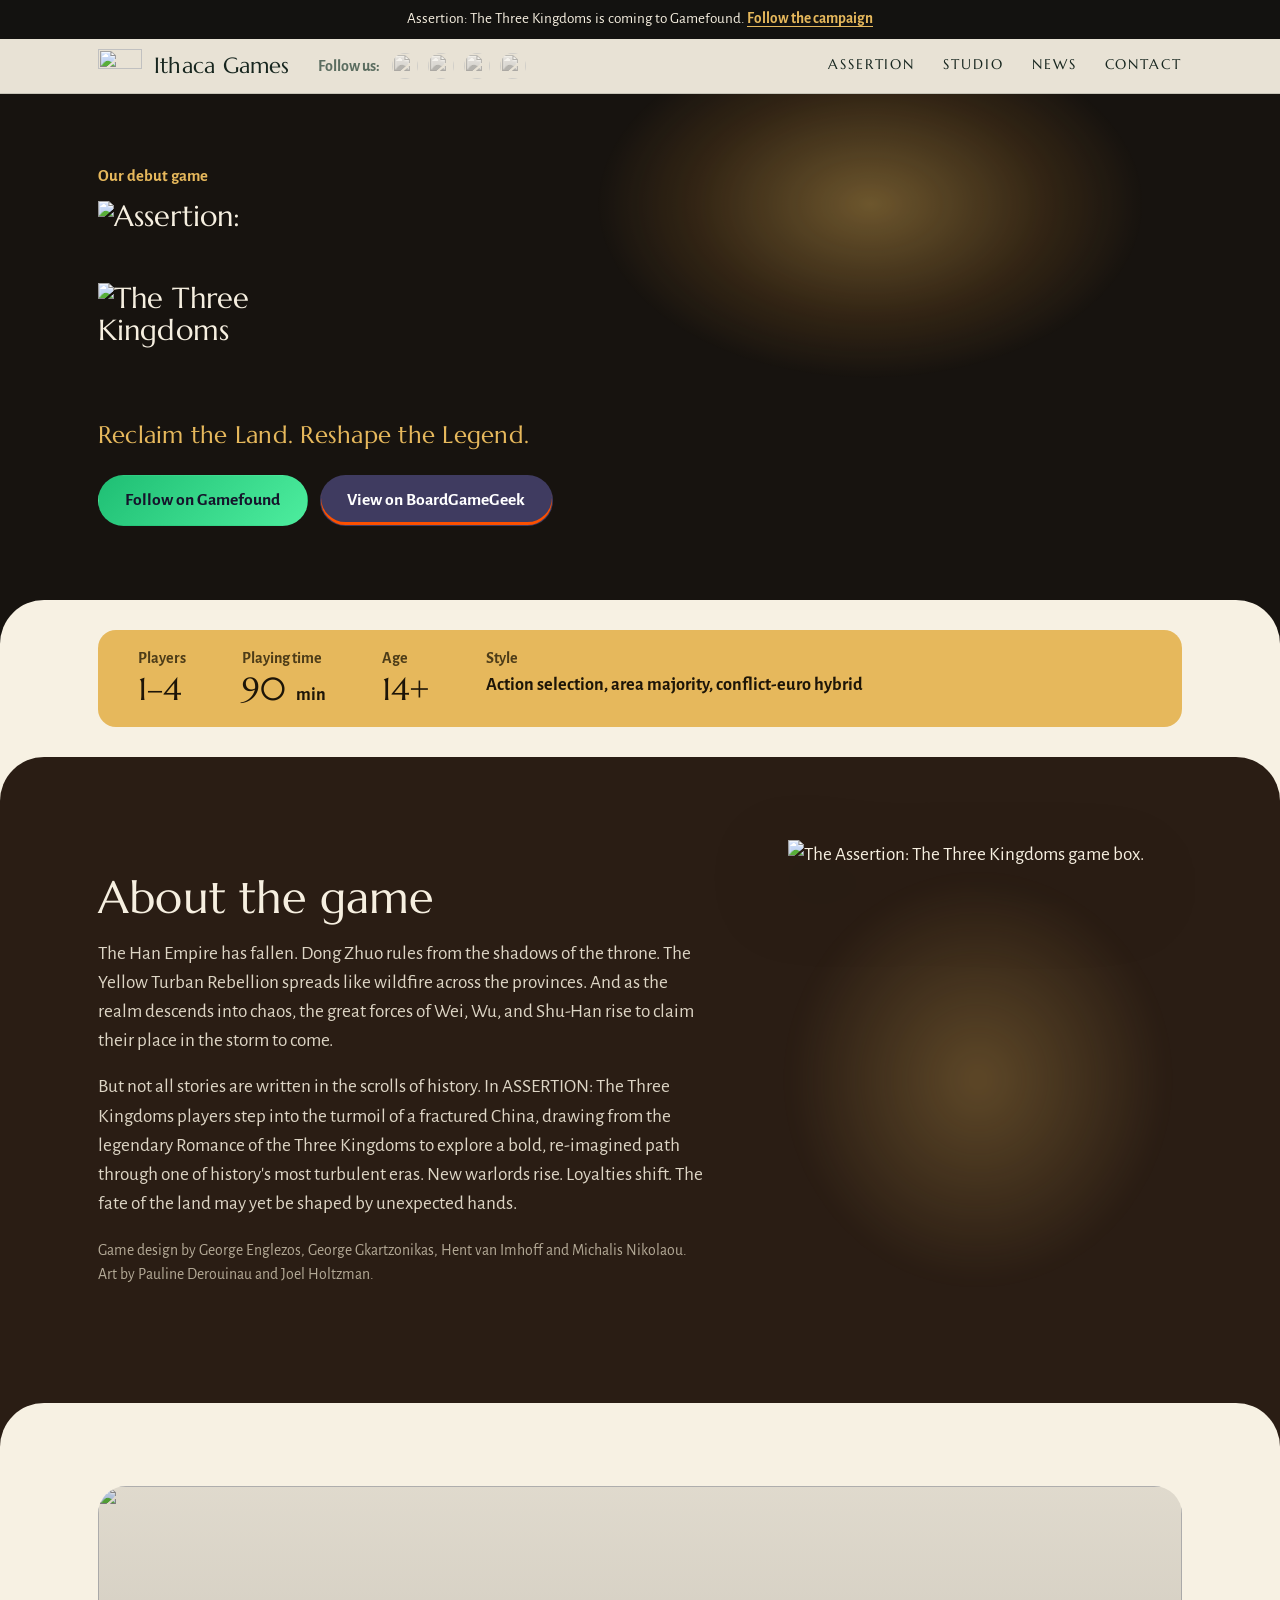
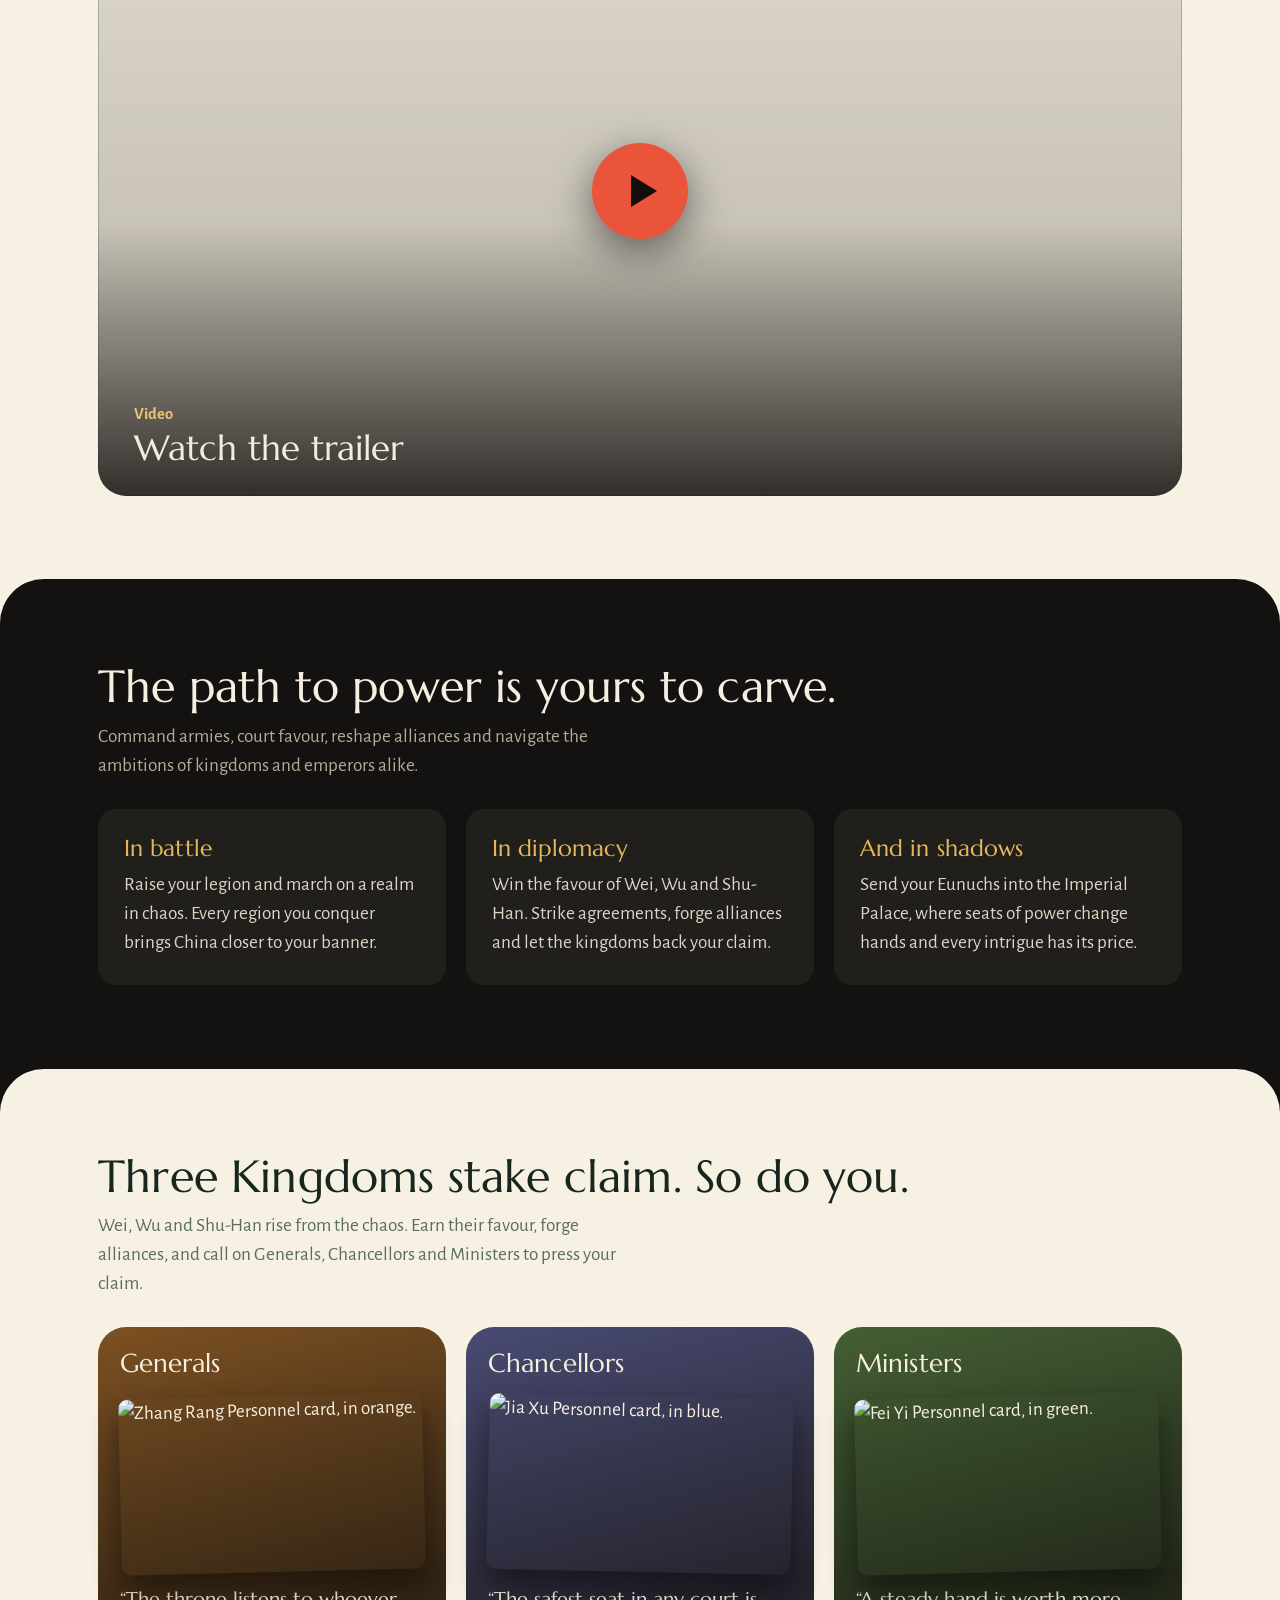
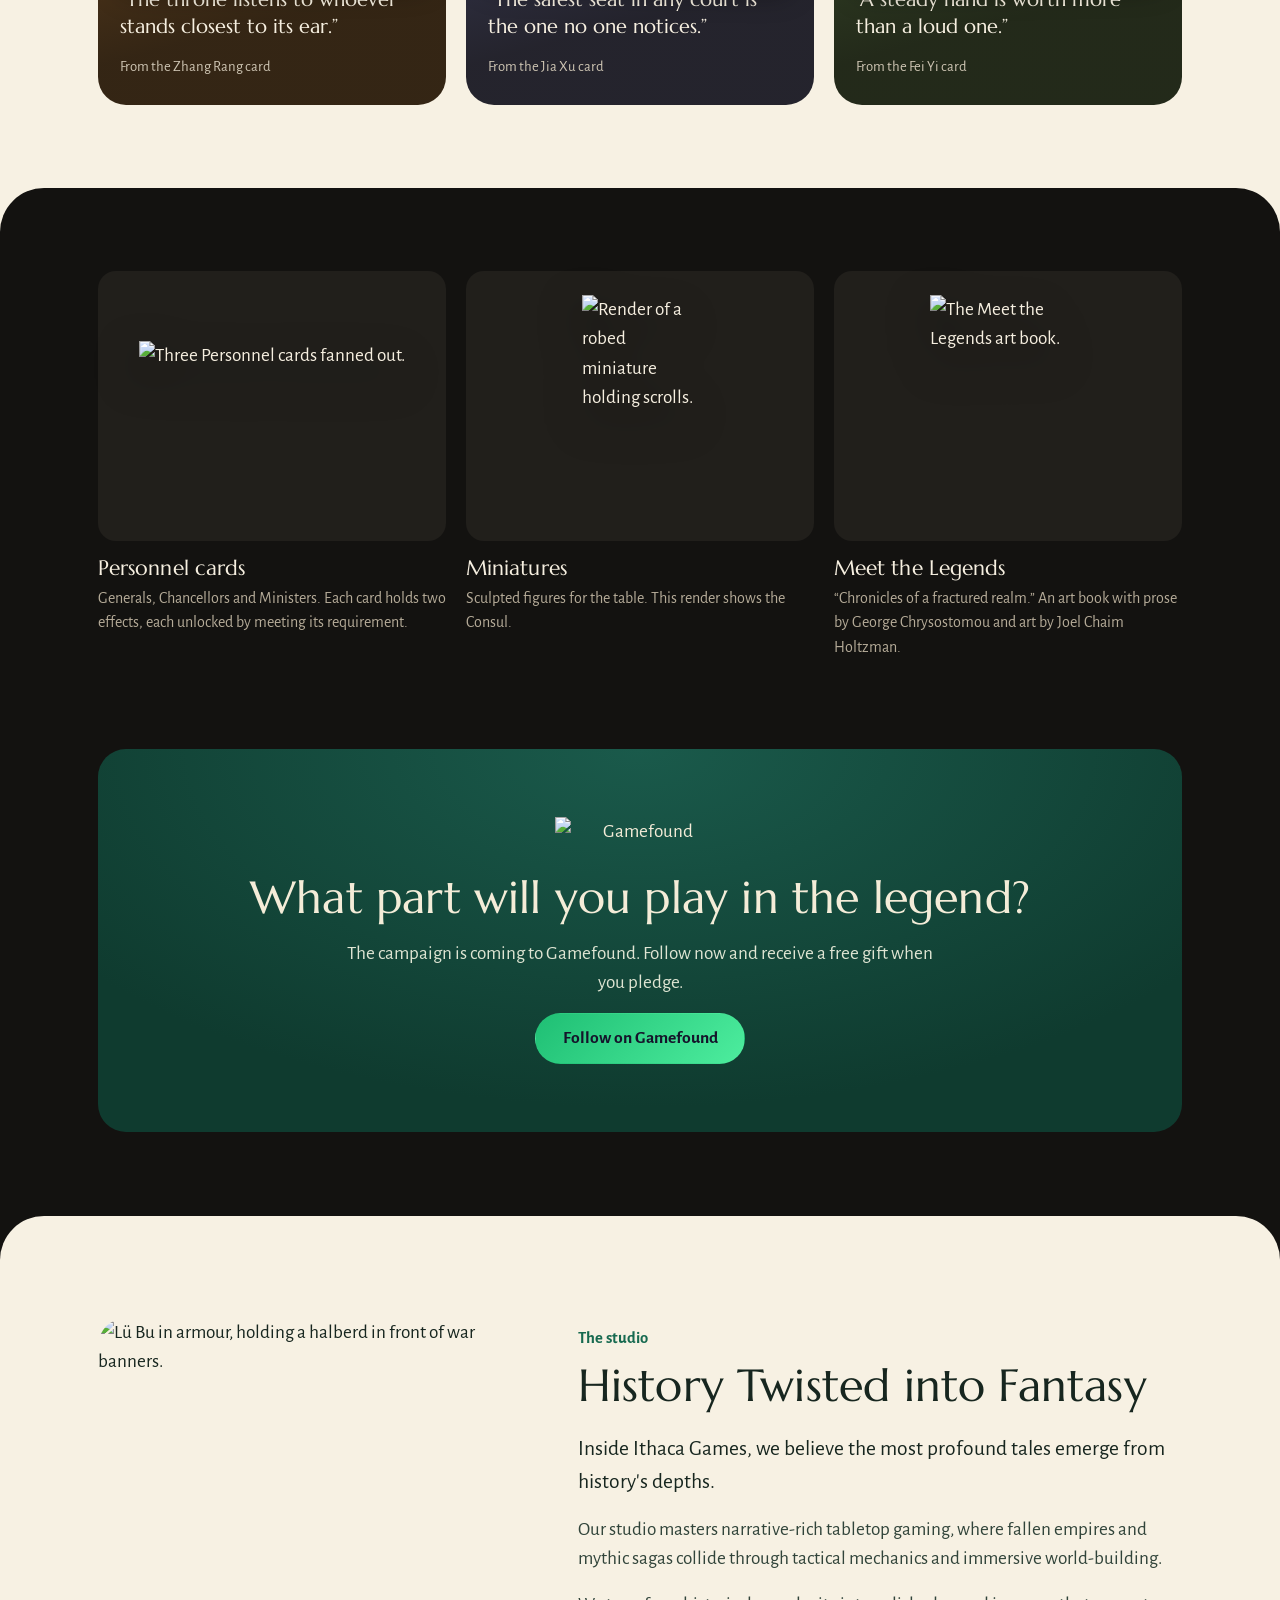
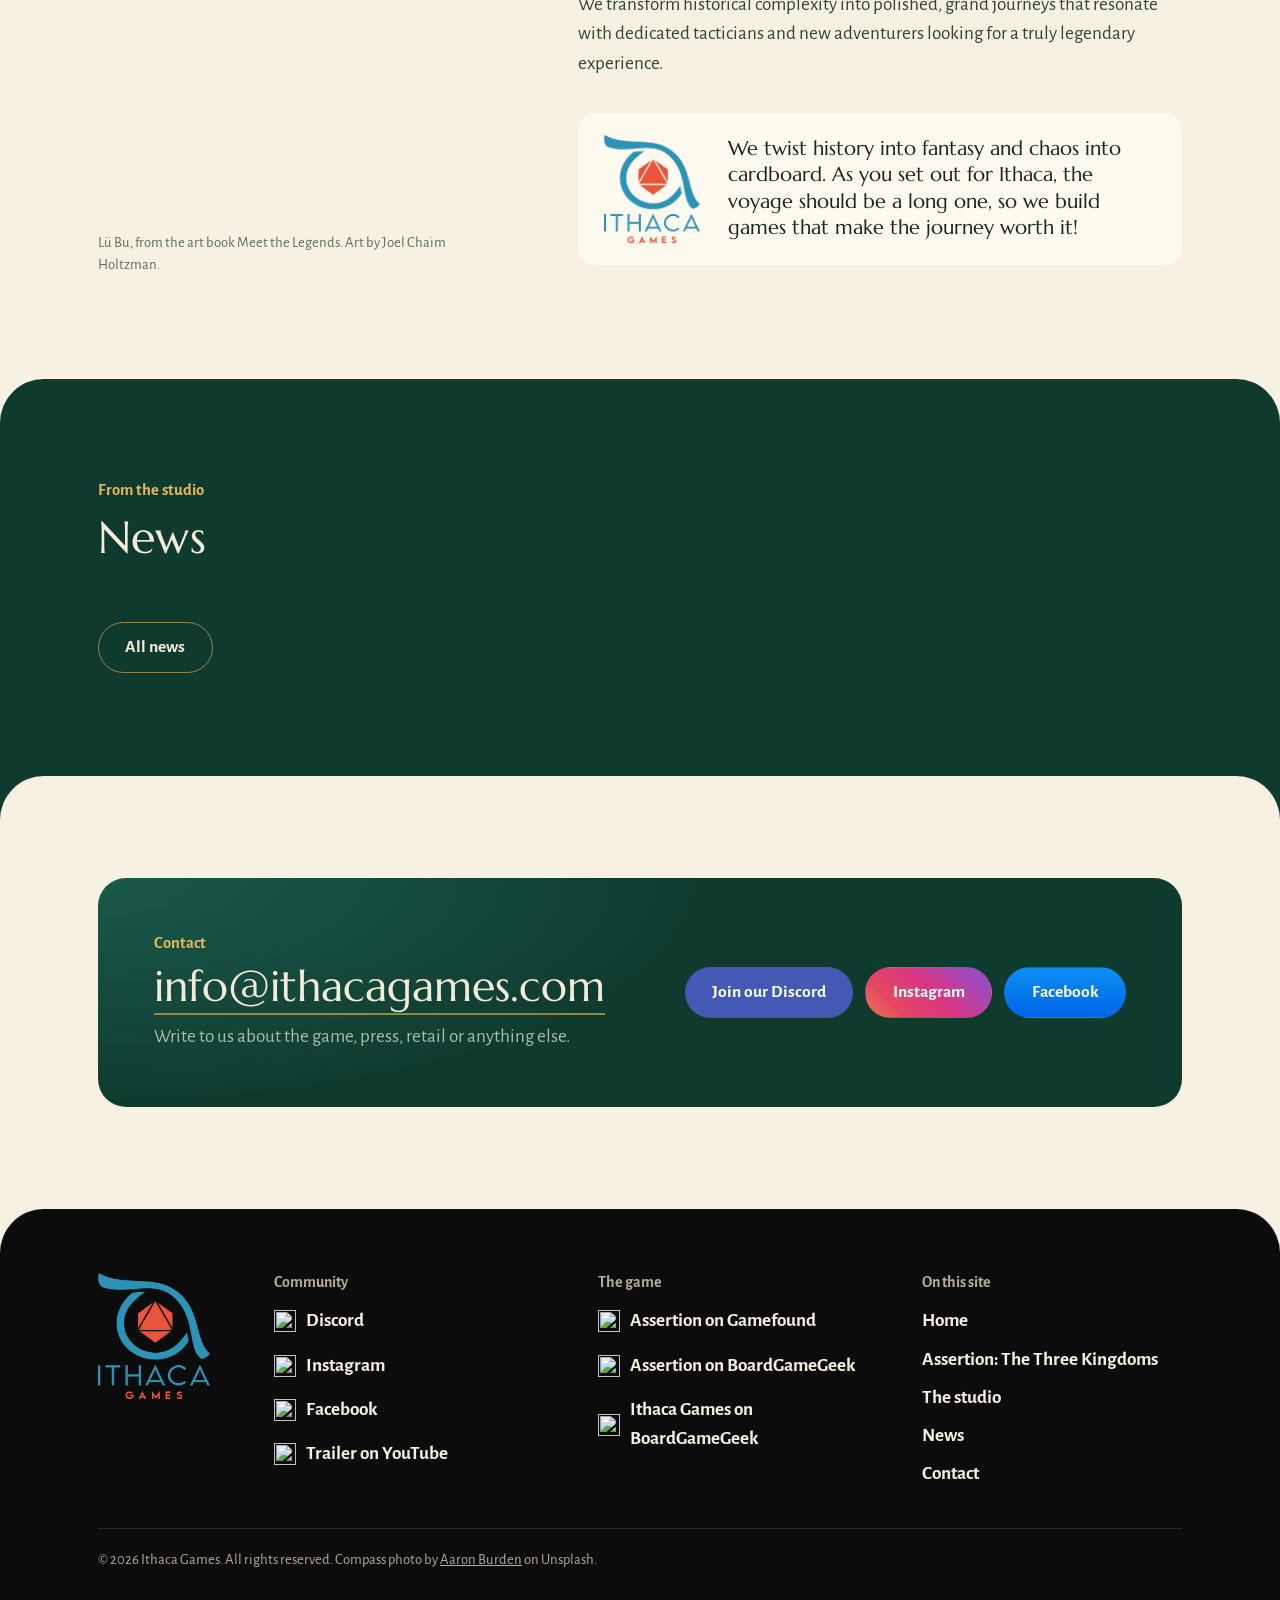
==== commit 1ffaca22: "New typefaces: Marcellus for headings and the menu, Alegreya Sans for reading Marcellus has the flar" ====
--- a/index.html
+++ b/index.html
@@ -23,10 +23,9 @@
 {"@type":"Organization","name":"Ithaca Games","url":"https://ithacagames.com/","logo":"https://ithacagames.com/images/logo-512.png","email":"info@ithacagames.com","sameAs":["https://www.facebook.com/ithacagames","https://www.instagram.com/ithaca_games/"]}
 ]}
 </script>
-<link rel="preconnect" href="https://fonts.googleapis.com">
-<link rel="preconnect" href="https://fonts.gstatic.com" crossorigin>
-<link href="https://fonts.googleapis.com/css2?family=Montserrat:wght@400..800&display=swap" rel="stylesheet">
-<link rel="stylesheet" href="styles.css?v=76b3f2643e">
+<link rel="preload" href="fonts/marcellus-400.woff2" as="font" type="font/woff2" crossorigin>
+<link rel="preload" href="fonts/alegreya-sans-400.woff2" as="font" type="font/woff2" crossorigin>
+<link rel="stylesheet" href="styles.css?v=7efe0cdc36">
 </head>
 <body>
 
--- a/styles.css
+++ b/styles.css
@@ -2,7 +2,13 @@
    Layout: art-led bands stacked as rounded sheets; content in rounded tiles and cards; pill buttons.
    Colour is flat (no textures): paper, ink, table green and brass, with coral for the main action.
    Every band restates the surface tokens (--bg, --text, --copy, --muted, --accent, --link, --line),
-   and components only ever read those tokens. Font: Montserrat (Google Fonts), a free stand-in for Proxima Nova. */
+   and components only ever read those tokens. Type: Marcellus for headings and the menu (flared Roman letters, kin to the ASSERTION wordmark) and
+   Alegreya Sans for reading. Both are served from fonts/ (SIL Open Font License). */
+
+@font-face{font-family:"Marcellus";font-style:normal;font-weight:400;font-display:swap;src:url("fonts/marcellus-400.woff2") format("woff2")}
+@font-face{font-family:"Alegreya Sans";font-style:normal;font-weight:400;font-display:swap;src:url("fonts/alegreya-sans-400.woff2") format("woff2")}
+@font-face{font-family:"Alegreya Sans";font-style:italic;font-weight:400;font-display:swap;src:url("fonts/alegreya-sans-400i.woff2") format("woff2")}
+@font-face{font-family:"Alegreya Sans";font-style:normal;font-weight:700;font-display:swap;src:url("fonts/alegreya-sans-700.woff2") format("woff2")}
 
 :root{
   /* palette */
@@ -33,8 +39,8 @@
   --on-primary:#1c0b06;
 
   /* type */
-  --display:"Montserrat","Avenir Next","Segoe UI",system-ui,sans-serif;
-  --body:"Montserrat","Avenir Next","Segoe UI",system-ui,sans-serif;
+  --display:"Marcellus","Optima","Palatino Linotype",Georgia,serif;
+  --body:"Alegreya Sans","Gill Sans","Trebuchet MS",system-ui,sans-serif;
 
   /* shape and rhythm */
   --r-sheet:clamp(26px,4vw,44px);
@@ -64,18 +70,19 @@
 
 *,*::before,*::after{box-sizing:border-box}
 html{scroll-behavior:smooth;-webkit-text-size-adjust:100%}
-body{margin:0;background:var(--night);color:var(--text);font:400 1.0625rem/1.62 var(--body)}
+body{margin:0;background:var(--night);color:var(--text);font:400 1.2rem/1.52 var(--body)}
 img{max-width:100%;height:auto;display:block}
 a{color:var(--link)}
 p{margin:0}
-h1,h2,h3,h4{font-family:var(--display);font-weight:700;line-height:1.06;letter-spacing:-.02em;margin:0;text-wrap:balance}
+strong,b{font-weight:700}
+h1,h2,h3,h4{font-family:var(--display);font-weight:400;line-height:1.1;letter-spacing:.004em;margin:0;text-wrap:balance}
 :focus-visible{outline:2px solid var(--accent);outline-offset:3px}
 .wrap{max-width:var(--max);margin-inline:auto;padding-inline:var(--gutter)}
-.eyebrow{font:600 .95rem/1.2 var(--body);letter-spacing:0;color:var(--accent)}
-.title{font-size:clamp(2rem,4vw,3.25rem);font-weight:800;margin-top:12px}
+.eyebrow{font:700 1.04rem/1.2 var(--body);letter-spacing:0;color:var(--accent)}
+.title{font-size:clamp(1.95rem,3.5vw,2.95rem);margin-top:12px}
 
 /* Buttons */
-.btn{display:inline-flex;align-items:center;justify-content:center;padding:.9em 1.5em;font:600 1rem/1 var(--body);text-decoration:none;border:1px solid transparent;border-radius:999px;transition:transform .2s,background-color .2s,border-color .2s,filter .2s}
+.btn{display:inline-flex;align-items:center;justify-content:center;padding:.9em 1.5em;font:700 1.1rem/1 var(--body);text-decoration:none;border:1px solid transparent;border-radius:999px;transition:transform .2s,background-color .2s,border-color .2s,filter .2s}
 .btn-primary{background:var(--primary);color:var(--on-primary)}
 .btn-primary:hover{background:var(--primary-hover);transform:translateY(-2px)}
 .btn-ghost{border-color:var(--ghost-line);color:var(--text)}
@@ -93,7 +100,7 @@
 /* Announcement bar */
 .announce{margin:0;padding:9px var(--gutter);background:var(--bg);color:var(--text);text-align:center;font-size:.95rem;line-height:1.35}
 .announce a{color:inherit;text-decoration:none}
-.announce a span{color:var(--accent);font-weight:600;text-decoration:underline;text-underline-offset:3px}
+.announce a span{color:var(--accent);font-weight:700;text-decoration:underline;text-underline-offset:3px}
 .announce a:hover span{color:var(--text)}
 
 /* Header */
@@ -101,15 +108,15 @@
 .site-header .wrap{display:flex;flex-wrap:wrap;align-items:center;justify-content:space-between;gap:8px 28px;padding-block:10px}
 .brand{display:flex;align-items:center;gap:12px;text-decoration:none;color:var(--text)}
 .brand img{width:44px}
-.brand span{font:700 1.22rem/1 var(--display);letter-spacing:-.01em}
+.brand span{font:400 1.36rem/1 var(--display);letter-spacing:.01em}
 /* Follow us: small round social marks beside the brand, grey until pointed at */
 .follow{display:flex;align-items:center;gap:10px;margin-right:auto}
-.follow-label{margin-right:2px;font:600 .92rem/1 var(--body);color:var(--muted)}
+.follow-label{margin-right:2px;font:700 1rem/1 var(--body);color:var(--muted)}
 .follow a{display:block;border-radius:50%;line-height:0}
 .follow img{width:26px;height:26px;border-radius:50%;filter:grayscale(1);opacity:.6;transition:filter .2s,opacity .2s}
 .follow a:hover img,.follow a:focus-visible img{filter:none;opacity:1}
 .site-nav ul{display:flex;flex-wrap:wrap;align-items:center;gap:4px 28px;list-style:none;margin:0;padding:0}
-.site-nav a:not(.btn){display:block;padding:8px 0;color:var(--text);text-decoration:none;font:600 1rem/1 var(--body);border-bottom:2px solid transparent}
+.site-nav a:not(.btn){display:block;padding:8px 0;color:var(--text);text-decoration:none;font:400 .86rem/1 var(--display);letter-spacing:.14em;text-transform:uppercase;border-bottom:2px solid transparent}
 .site-nav a:not(.btn):hover,.site-nav a[aria-current="page"]{border-color:var(--accent)}
 .site-nav .btn{padding:.8em 1.2em;font-size:.95rem}
 
@@ -124,7 +131,7 @@
 .hero-art img{width:100%;height:100%;max-width:none;object-fit:cover;-webkit-mask-image:linear-gradient(90deg,transparent 0,#000 32%,#000 86%,transparent 100%);mask-image:linear-gradient(90deg,transparent 0,#000 32%,#000 86%,transparent 100%)}
 .hero .wrap{display:flex;align-items:center;min-height:clamp(460px,43vw,660px);padding-block:48px calc(48px + var(--r-sheet))}
 .hero-copy{width:min(44%,480px)}
-.hero .tagline{font-size:clamp(1.2rem,1.7vw,1.42rem);white-space:nowrap}
+.hero .tagline{white-space:nowrap}
 .hero .actions{margin-top:1.6rem}
 
 /* The game: one band per part, alternating light and dark from the very first one, so the
@@ -147,18 +154,18 @@
 .lockup{display:flex;flex-direction:column;align-items:flex-start;gap:4px;margin-top:14px}
 .lockup .word{width:min(100%,480px)}
 .lockup .sub{width:min(62%,250px)}
-.tagline{font:650 clamp(1.25rem,2vw,1.6rem)/1.2 var(--display);letter-spacing:-.02em;color:var(--accent);margin-top:1.1rem}
+.tagline{font:400 clamp(1.3rem,1.9vw,1.6rem)/1.2 var(--display);letter-spacing:.01em;color:var(--accent);margin-top:1.1rem}
 
 .specs{display:flex;flex-wrap:wrap;align-items:flex-start;gap:16px clamp(24px,4.5vw,56px);margin:16px 0 0;padding:20px clamp(22px,3.4vw,40px);border-radius:var(--r-md);background:var(--bg);color:var(--text)}
 .specs div{display:flex;flex-direction:column;gap:7px}
-.specs dt{font:600 .86rem/1 var(--body);color:var(--muted)}
-.specs dd{margin:0;font:800 1.7rem/1 var(--display);letter-spacing:-.02em;font-variant-numeric:lining-nums}
-.specs dd small{font:600 .95rem/1 var(--body);letter-spacing:0}
+.specs dt{font:700 1rem/1 var(--body);color:var(--muted)}
+.specs dd{margin:0;font:400 2rem/1 var(--display);letter-spacing:0;font-variant-numeric:lining-nums}
+.specs dd small{font:700 1.14rem/1.3 var(--body);letter-spacing:0}
 .specs .wide{flex:1 1 15rem}
-.specs .wide dd{font:600 1.05rem/1.3 var(--body);letter-spacing:0}
+.specs .wide dd{font:700 1.14rem/1.3 var(--body);letter-spacing:0}
 
 .game-grid{display:grid;grid-template-columns:minmax(0,1.2fr) minmax(0,.8fr);gap:clamp(28px,5vw,72px);align-items:center;margin-top:clamp(48px,7vw,84px)}
-.game .copy h3,.paths-head h3,.kingdoms-head h3{font-size:clamp(1.7rem,3vw,2.5rem);font-weight:800}
+.game .copy h3,.paths-head h3,.kingdoms-head h3{font-size:clamp(1.95rem,3.5vw,2.95rem)}
 .game .copy p:not([class]){margin-top:1.05rem;max-width:36em;color:var(--copy)}
 .game .credits{margin-top:1.3rem;max-width:38em;font-size:.98rem;color:var(--muted)}
 .boxshot{position:relative;margin:0}
@@ -176,7 +183,7 @@
 .trailer-link:hover .play{transform:translate(-50%,-50%) scale(1.08)}
 .trailer-label{position:absolute;z-index:1;left:clamp(18px,3vw,36px);bottom:clamp(16px,3vw,30px);display:flex;flex-direction:column;gap:6px}
 .trailer-label .eyebrow{color:#e9c476}
-.trailer-label strong{font:800 clamp(1.4rem,3vw,2.2rem)/1 var(--display);letter-spacing:-.028em}
+.trailer-label strong{font:400 clamp(1.4rem,3vw,2.2rem)/1 var(--display);letter-spacing:0}
 .trailer iframe{display:block;width:100%;aspect-ratio:16/9;border:0;border-radius:var(--r-lg)}
 
 /* Paths to power: three tiles */
@@ -196,7 +203,7 @@
 .kingdom img{border-radius:10px;box-shadow:0 16px 30px rgba(0,0,0,.45);transform:rotate(-1.4deg);transition:transform .35s cubic-bezier(.2,.7,.2,1)}
 .kingdom:nth-child(2) img{transform:rotate(1.2deg)}
 .kingdom:hover img{transform:rotate(0) translateY(-6px) scale(1.02)}
-.kingdom blockquote{margin:0;font:500 1.14rem/1.32 var(--display);letter-spacing:-.012em}
+.kingdom blockquote{margin:0;font:400 1.24rem/1.34 var(--display);letter-spacing:0}
 .kingdom figcaption{font-size:.92rem;color:var(--muted)}
 
 /* Components */
@@ -210,7 +217,7 @@
 .plaque{margin-top:clamp(52px,7vw,92px);padding:clamp(34px,6vw,68px) clamp(20px,5vw,60px);border-radius:var(--r-lg);background:radial-gradient(90% 130% at 50% 0%,#1a5a4b,var(--green) 72%);color:var(--text)}
 .plaque-inner{display:flex;flex-direction:column;align-items:center;gap:16px;text-align:center}
 .plaque img{width:170px}
-.plaque h3{font-size:clamp(1.7rem,3.6vw,2.7rem);font-weight:800}
+.plaque h3{font-size:clamp(1.95rem,3.5vw,2.95rem)}
 .plaque p{max-width:31em;color:var(--copy)}
 
 /* Studio */
@@ -222,7 +229,7 @@
 .studio .copy .title + p:not([class]){margin-top:1.4rem;font-size:1.12em;color:var(--text)}
 .signoff{display:flex;flex-wrap:wrap;align-items:center;gap:18px 28px;margin-top:2.2rem;padding:22px 26px;border-radius:var(--r-md);background:var(--card)}
 .signoff .logo{width:96px;flex:none}
-.signoff blockquote{flex:1 1 15rem;margin:0;font:500 1.14rem/1.36 var(--display);letter-spacing:-.012em;color:var(--text)}
+.signoff blockquote{flex:1 1 15rem;margin:0;font:400 1.24rem/1.34 var(--display);letter-spacing:0;color:var(--text)}
 
 /* News: cards */
 .posts{display:grid;grid-template-columns:repeat(3,minmax(0,1fr));gap:clamp(20px,2.6vw,32px);list-style:none;margin:2rem 0 0;padding:0}
@@ -231,10 +238,10 @@
 .post-media{aspect-ratio:4/3;background:#0c2f26 url(images/ithaca-mark.png) center/96px auto no-repeat}
 .post-media img{width:100%;height:100%;object-fit:cover}
 .post-body{flex:1;display:flex;flex-direction:column;align-items:flex-start;padding:20px 22px 24px}
-.post time{align-self:flex-start;padding:.45em .8em;border-radius:999px;background:#e8dfc9;font:600 .82rem/1 var(--body);color:var(--accent);font-variant-numeric:tabular-nums}
+.post time{align-self:flex-start;padding:.45em .8em;border-radius:999px;background:#e8dfc9;font:700 1rem/1 var(--body);color:var(--accent);font-variant-numeric:tabular-nums}
 .post h3{font-size:1.32rem;line-height:1.14;margin-top:.65rem}
 .post p{margin-top:.6rem;color:var(--copy);font-size:1rem;line-height:1.55}
-.post .more{margin-top:auto;font-weight:600;text-decoration:underline;text-underline-offset:4px}
+.post .more{margin-top:auto;font-weight:700;text-decoration:underline;text-underline-offset:4px}
 .post .more::before{content:"";display:block;height:16px}
 .post .more:hover{color:var(--text)}
 .post.empty{display:block;grid-column:1/-1;padding:22px 24px;color:var(--muted)}
@@ -243,7 +250,7 @@
 /* Contact: one panel */
 .contact{display:flex;flex-wrap:wrap;align-items:center;justify-content:space-between;gap:24px 48px;padding:clamp(28px,5vw,56px);border-radius:var(--r-lg);background:radial-gradient(80% 140% at 0% 0%,#1a5a4b,var(--green) 70%);color:var(--text)}
 .contact .actions{margin-top:0}
-.mail{margin-top:10px;font:800 clamp(1.5rem,4.4vw,2.7rem)/1.05 var(--display);letter-spacing:-.028em;overflow-wrap:anywhere}
+.mail{margin-top:10px;font:400 clamp(1.5rem,4.4vw,2.7rem)/1.05 var(--display);letter-spacing:0;overflow-wrap:anywhere}
 .mail a{color:var(--text);text-decoration:none;border-bottom:2px solid color-mix(in srgb,var(--accent) 60%,transparent)}
 .mail a:hover{color:var(--accent)}
 .contact .note{margin-top:12px;color:var(--muted)}
@@ -252,9 +259,9 @@
 .site-footer{position:relative;margin-top:calc(var(--r-sheet) * -1);padding-block:clamp(44px,6vw,64px) 32px;border-radius:var(--r-sheet) var(--r-sheet) 0 0;--bg:var(--night);background:var(--bg);color:var(--text)}
 .site-footer .cols{display:grid;grid-template-columns:auto repeat(3,minmax(0,1fr));gap:32px clamp(28px,5vw,72px);align-items:start}
 .site-footer .logo{width:112px}
-.site-footer h2{font:600 .95rem/1.2 var(--body);letter-spacing:0;color:var(--muted)}
+.site-footer h2{font:700 1rem/1.2 var(--body);letter-spacing:0;color:var(--muted)}
 .site-footer ul{list-style:none;margin:14px 0 0;padding:0;display:grid;gap:9px}
-.site-footer li a{color:var(--text);font-weight:600;text-decoration:none;border-bottom:1px solid transparent}
+.site-footer li a{color:var(--text);font-weight:700;text-decoration:none;border-bottom:1px solid transparent}
 .site-footer li a:hover{border-color:var(--accent)}
 .site-footer li a.with-ico{display:inline-flex;align-items:center;gap:10px;border-bottom:0}
 .site-footer li a.with-ico img{flex:none;width:22px;height:22px}
@@ -298,7 +305,8 @@
   .site-header .wrap{column-gap:12px}
   .brand{gap:10px}
   .brand img{width:38px}
-  .brand span{font-size:1.12rem}
+  .brand span{font-size:1.16rem}
+  .site-nav a:not(.btn){font-size:.74rem;letter-spacing:.09em}
   .follow{gap:6px}
   .follow img{width:22px;height:22px}
 }
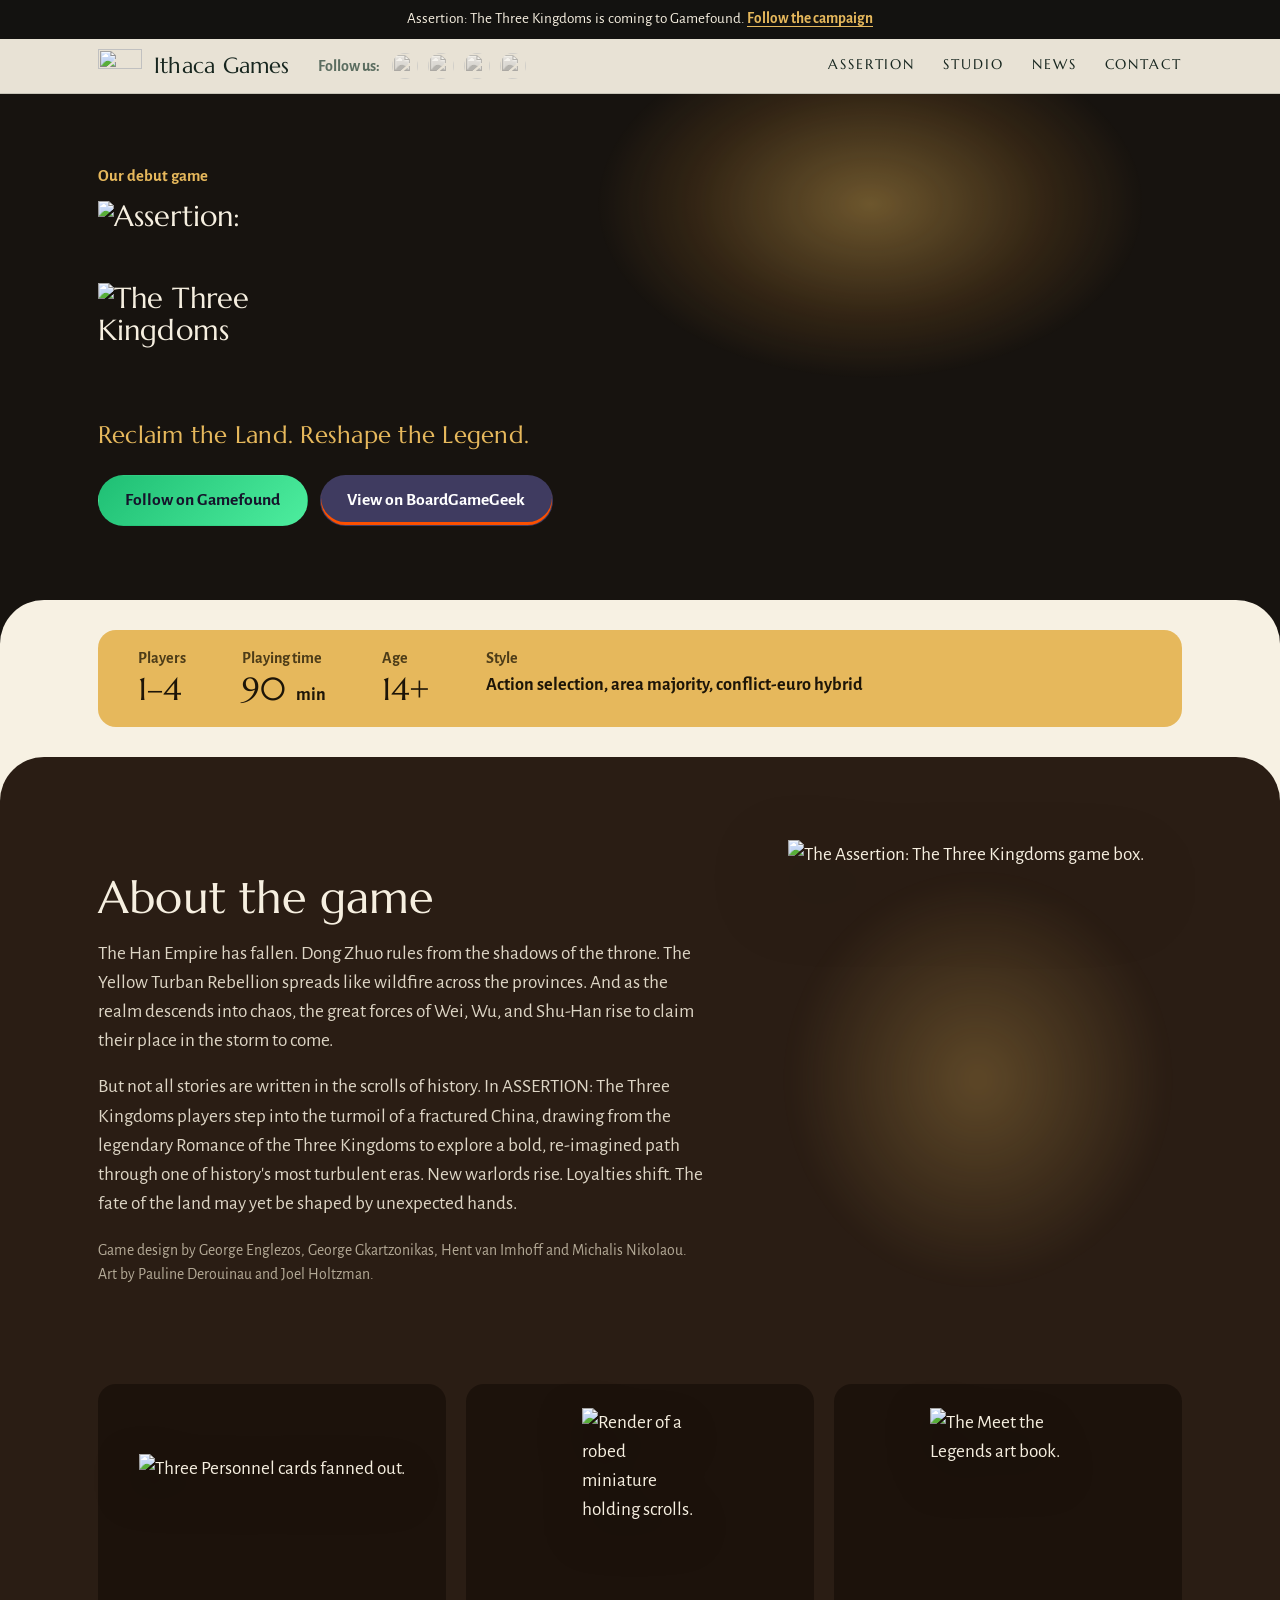
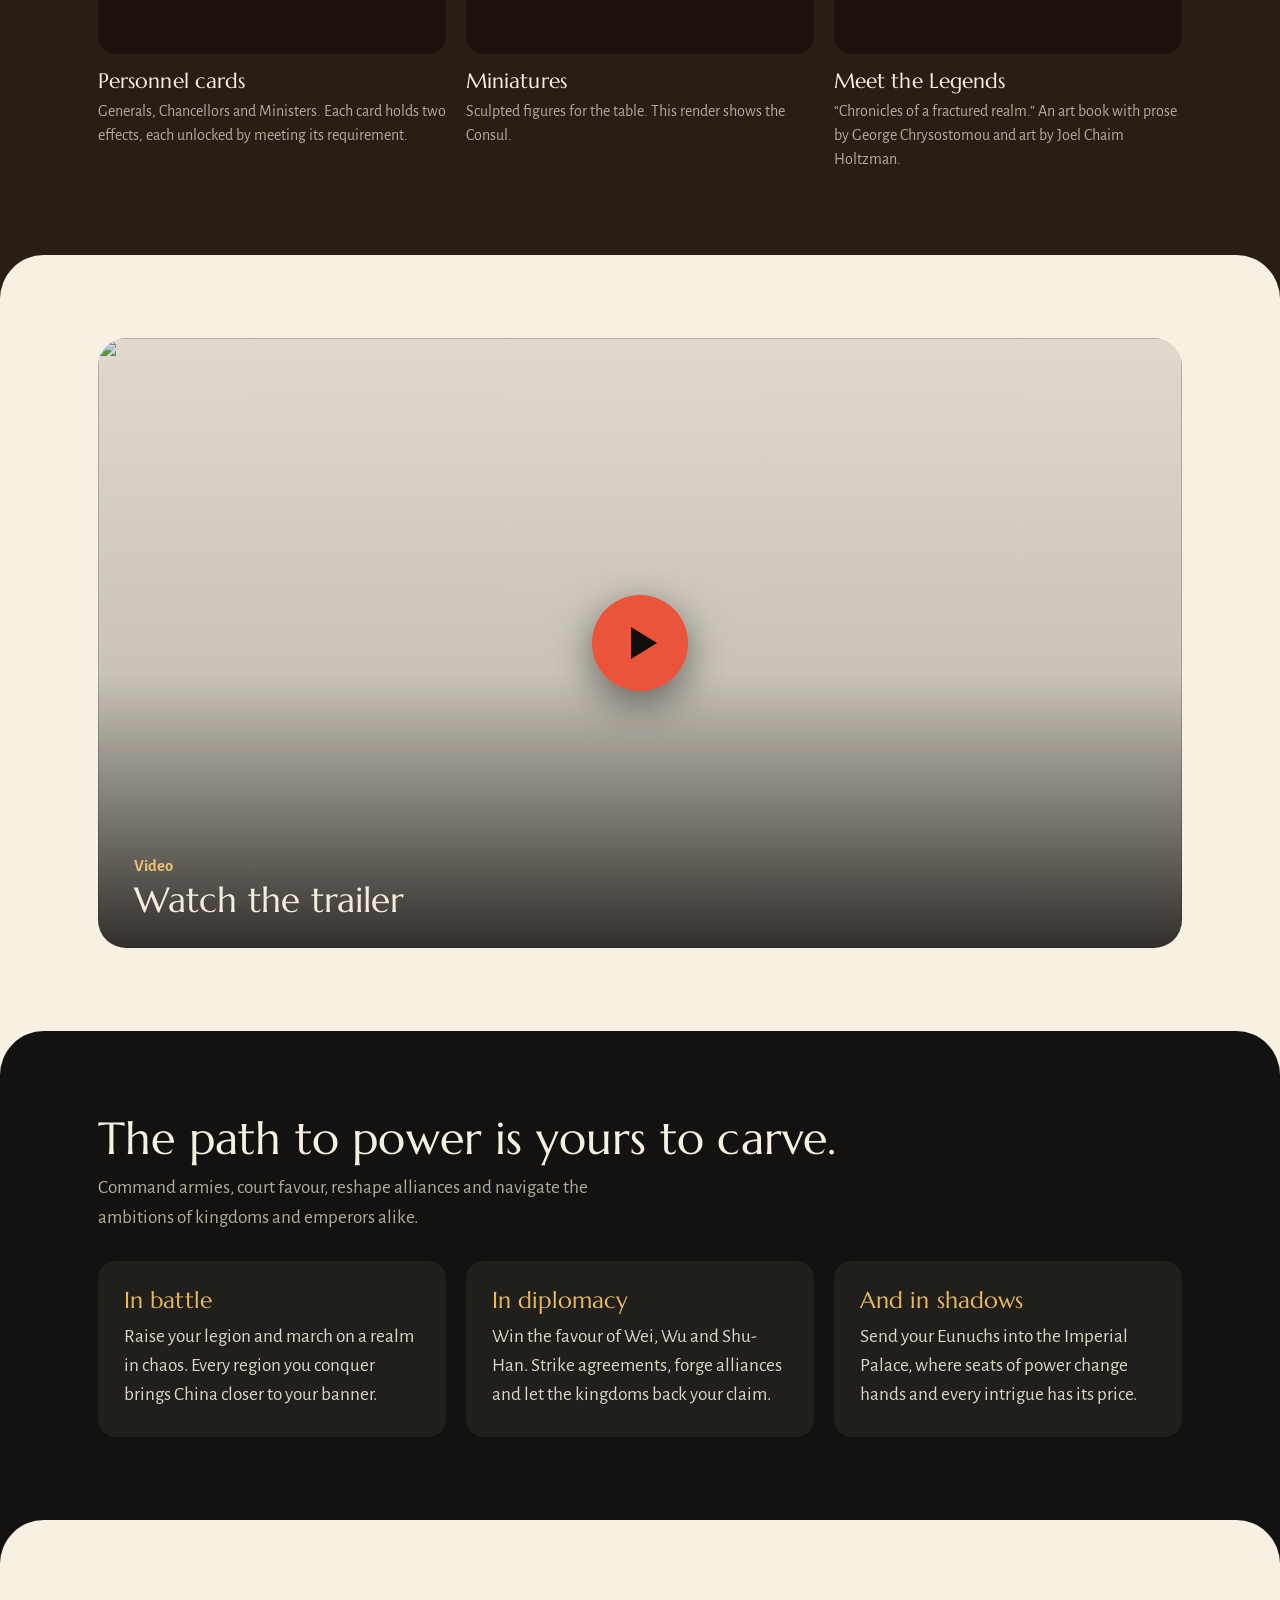
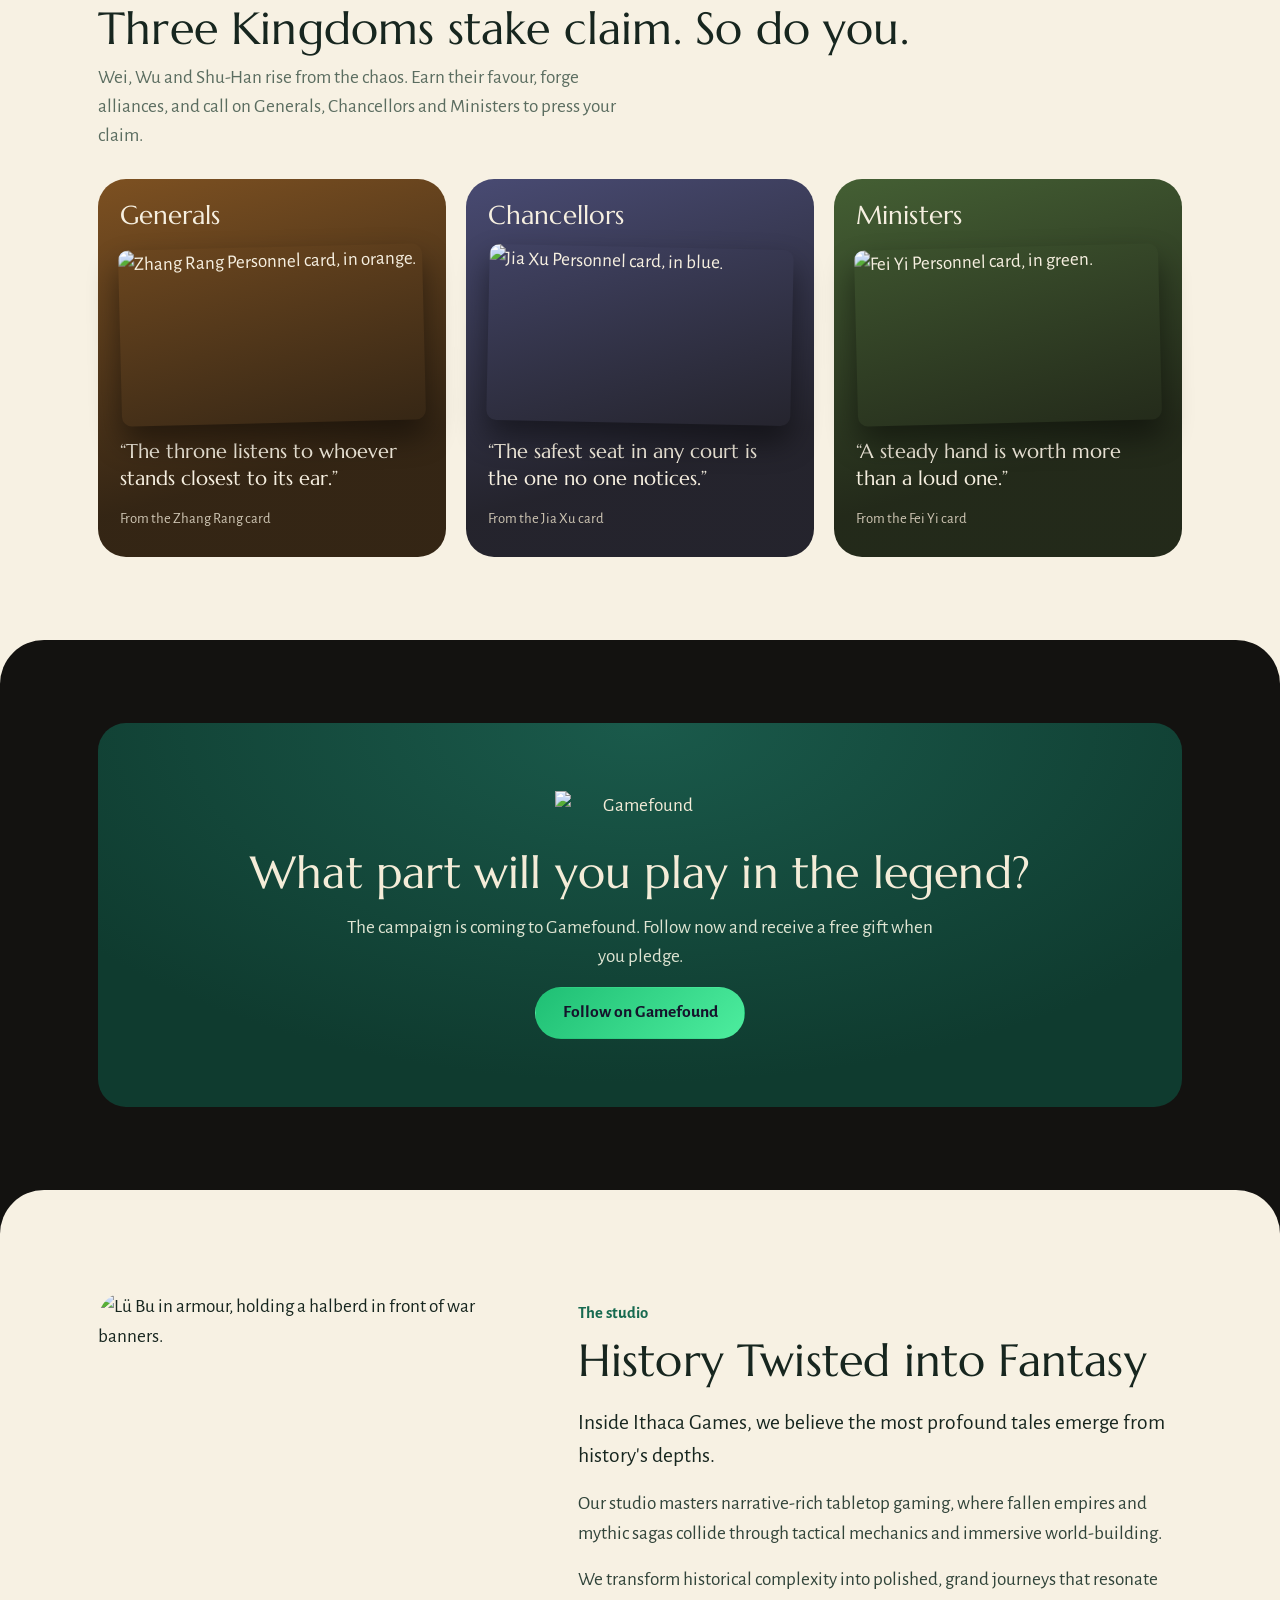
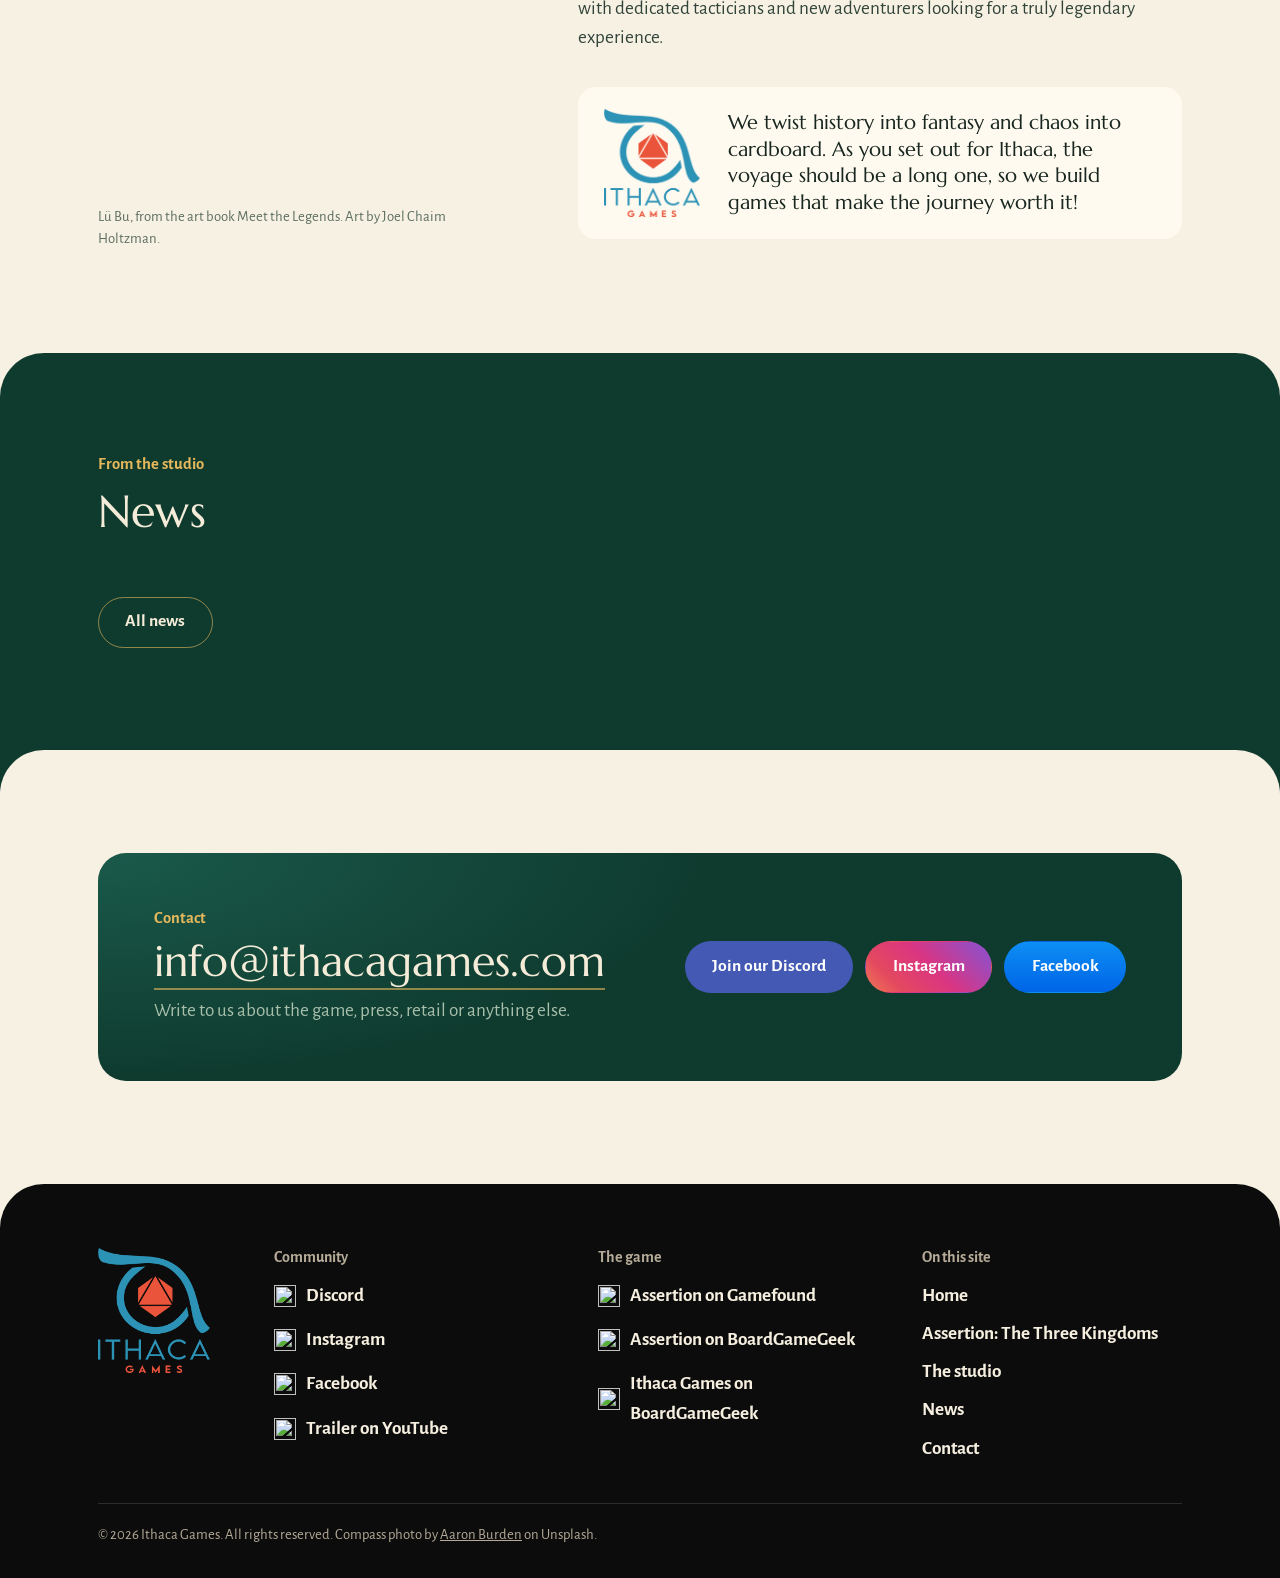
==== commit b441b0cf: "Show the components under About the game The cards, the miniature and the art book now follow the Ab" ====
--- a/index.html
+++ b/index.html
@@ -25,7 +25,7 @@
 </script>
 <link rel="preload" href="fonts/marcellus-400.woff2" as="font" type="font/woff2" crossorigin>
 <link rel="preload" href="fonts/alegreya-sans-400.woff2" as="font" type="font/woff2" crossorigin>
-<link rel="stylesheet" href="styles.css?v=7efe0cdc36">
+<link rel="stylesheet" href="styles.css?v=30e0204f5c">
 </head>
 <body>
 
@@ -103,6 +103,24 @@
         </figure>
       </div>
 
+      <ul class="parts">
+        <li class="part">
+          <div class="shot"><img src="images/cards-fan.webp" width="1000" height="487" loading="lazy" alt="Three Personnel cards fanned out."></div>
+          <h4>Personnel cards</h4>
+          <p>Generals, Chancellors and Ministers. Each card holds two effects, each unlocked by meeting its requirement.</p>
+        </li>
+        <li class="part">
+          <div class="shot"><img src="images/miniature.webp" width="473" height="900" loading="lazy" alt="Render of a robed miniature holding scrolls."></div>
+          <h4>Miniatures</h4>
+          <p>Sculpted figures for the table. This render shows the Consul.</p>
+        </li>
+        <li class="part">
+          <div class="shot"><img src="images/artbook.webp" width="636" height="900" loading="lazy" alt="The Meet the Legends art book."></div>
+          <h4>Meet the Legends</h4>
+          <p>“Chronicles of a fractured realm.” An art book with prose by George Chrysostomou and art by Joel Chaim Holtzman.</p>
+        </li>
+      </ul>
+
     </div>
   </section>
 
@@ -172,25 +190,6 @@
 
   <section class="section game">
     <div class="wrap">
-      <ul class="parts">
-        <li class="part">
-          <div class="shot"><img src="images/cards-fan.webp" width="1000" height="487" loading="lazy" alt="Three Personnel cards fanned out."></div>
-          <h4>Personnel cards</h4>
-          <p>Generals, Chancellors and Ministers. Each card holds two effects, each unlocked by meeting its requirement.</p>
-        </li>
-        <li class="part">
-          <div class="shot"><img src="images/miniature.webp" width="473" height="900" loading="lazy" alt="Render of a robed miniature holding scrolls."></div>
-          <h4>Miniatures</h4>
-          <p>Sculpted figures for the table. This render shows the Consul.</p>
-        </li>
-        <li class="part">
-          <div class="shot"><img src="images/artbook.webp" width="636" height="900" loading="lazy" alt="The Meet the Legends art book."></div>
-          <h4>Meet the Legends</h4>
-          <p>“Chronicles of a fractured realm.” An art book with prose by George Chrysostomou and art by Joel Chaim Holtzman.</p>
-        </li>
-      </ul>
-
-
       <aside class="plaque" aria-labelledby="follow-title">
         <div class="plaque-inner">
           <img src="images/gamefound.webp" width="520" height="125" loading="lazy" alt="Gamefound">
--- a/styles.css
+++ b/styles.css
@@ -136,7 +136,7 @@
 
 /* The game: one band per part, alternating light and dark from the very first one, so the
    paper sheet of the facts strip already stands apart from the dark hero above it:
-   facts (paper), about (coffee), trailer (paper), paths (ink), kingdoms (paper), components + Gamefound (ink) */
+   facts (paper), about + components (coffee), trailer (paper), paths (ink), cards (paper), Gamefound (ink) */
 .game{--pad:clamp(48px,6.5vw,84px)}
 .game > .wrap > :first-child{margin-top:0}
 .game.specs-band{--pad:clamp(20px,3vw,30px)}   /* the facts strip: a slim band of its own under the hero */
@@ -212,6 +212,9 @@
 .part img{width:auto;max-height:222px;filter:drop-shadow(0 16px 20px rgba(0,0,0,.55))}
 .part h4{font-size:1.3rem;margin-top:16px}
 .part p{margin-top:6px;color:var(--muted);font-size:1rem}
+/* the components sit under the About text and box, on the coffee band */
+.band-coffee .parts{margin-top:clamp(40px,5.5vw,64px)}
+.band-coffee .part .shot{background:#1c120b}
 
 /* Gamefound panel */
 .plaque{margin-top:clamp(52px,7vw,92px);padding:clamp(34px,6vw,68px) clamp(20px,5vw,60px);border-radius:var(--r-lg);background:radial-gradient(90% 130% at 50% 0%,#1a5a4b,var(--green) 72%);color:var(--text)}
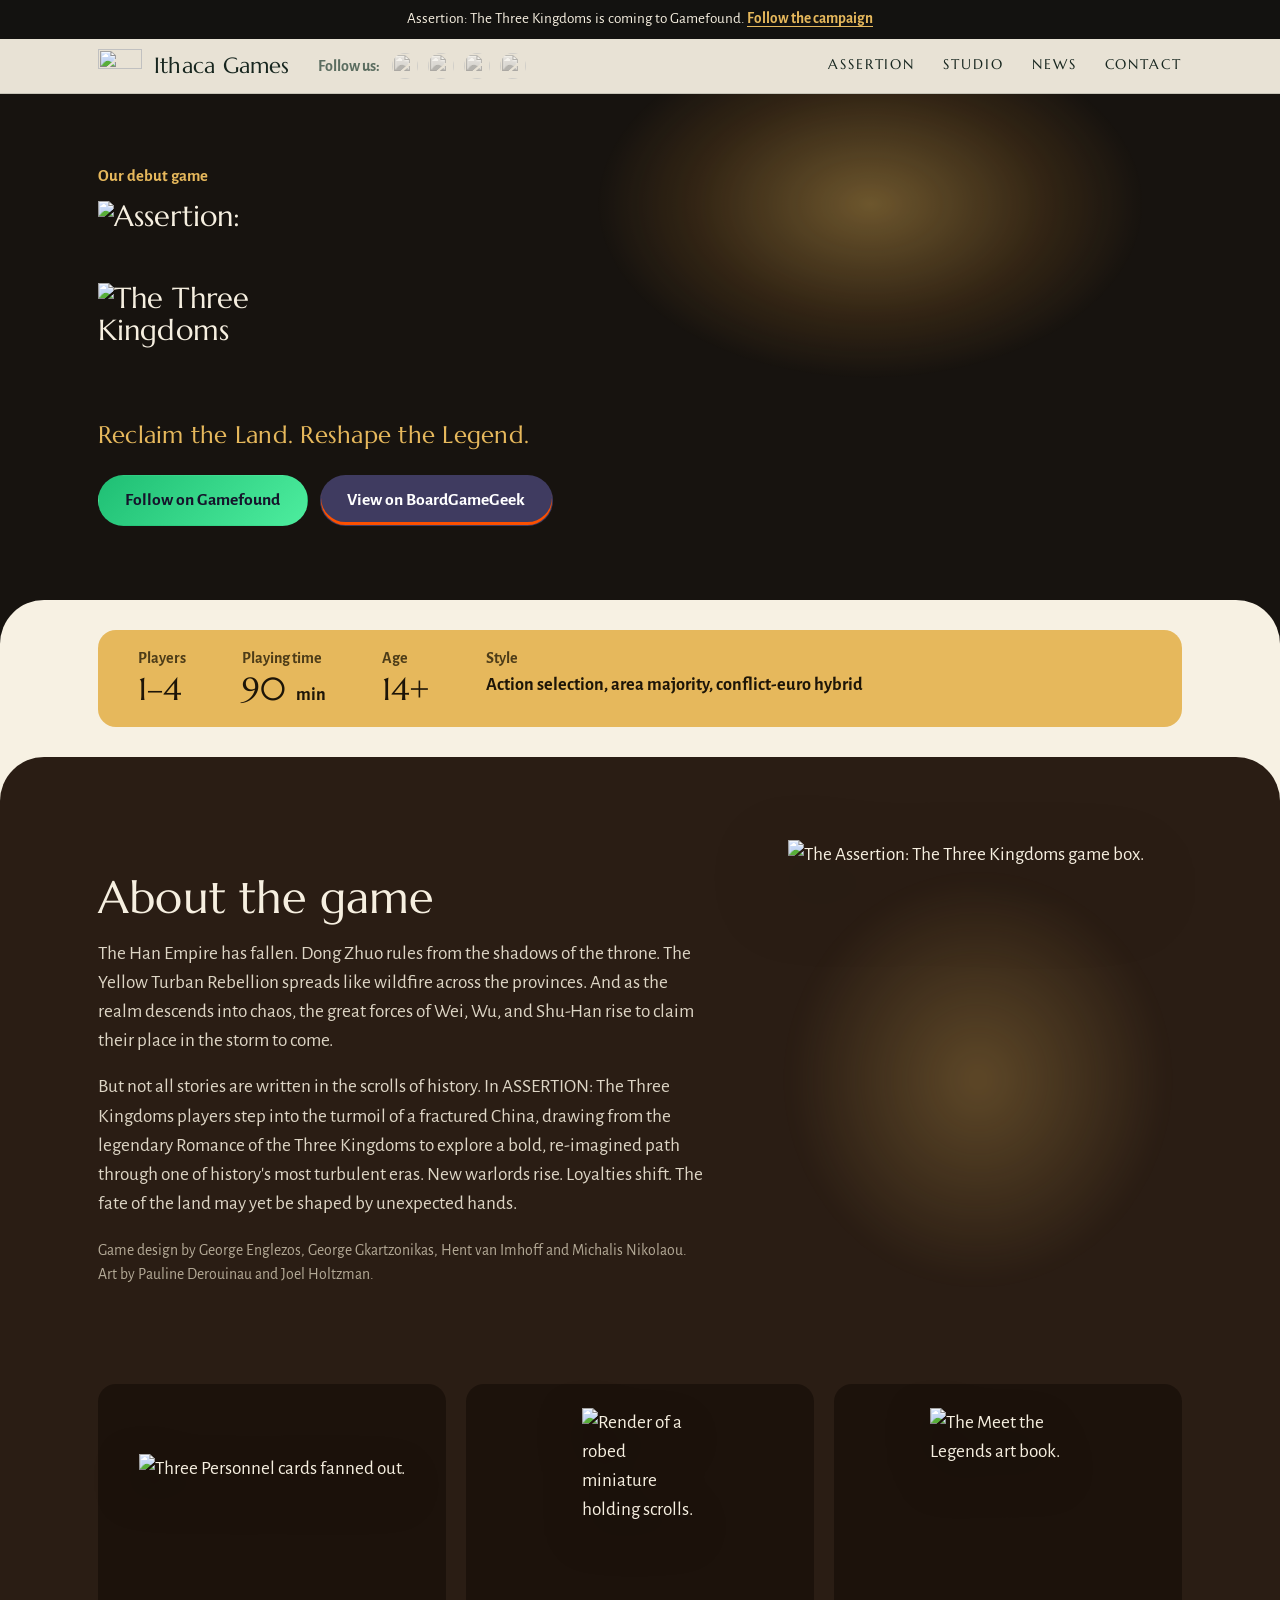
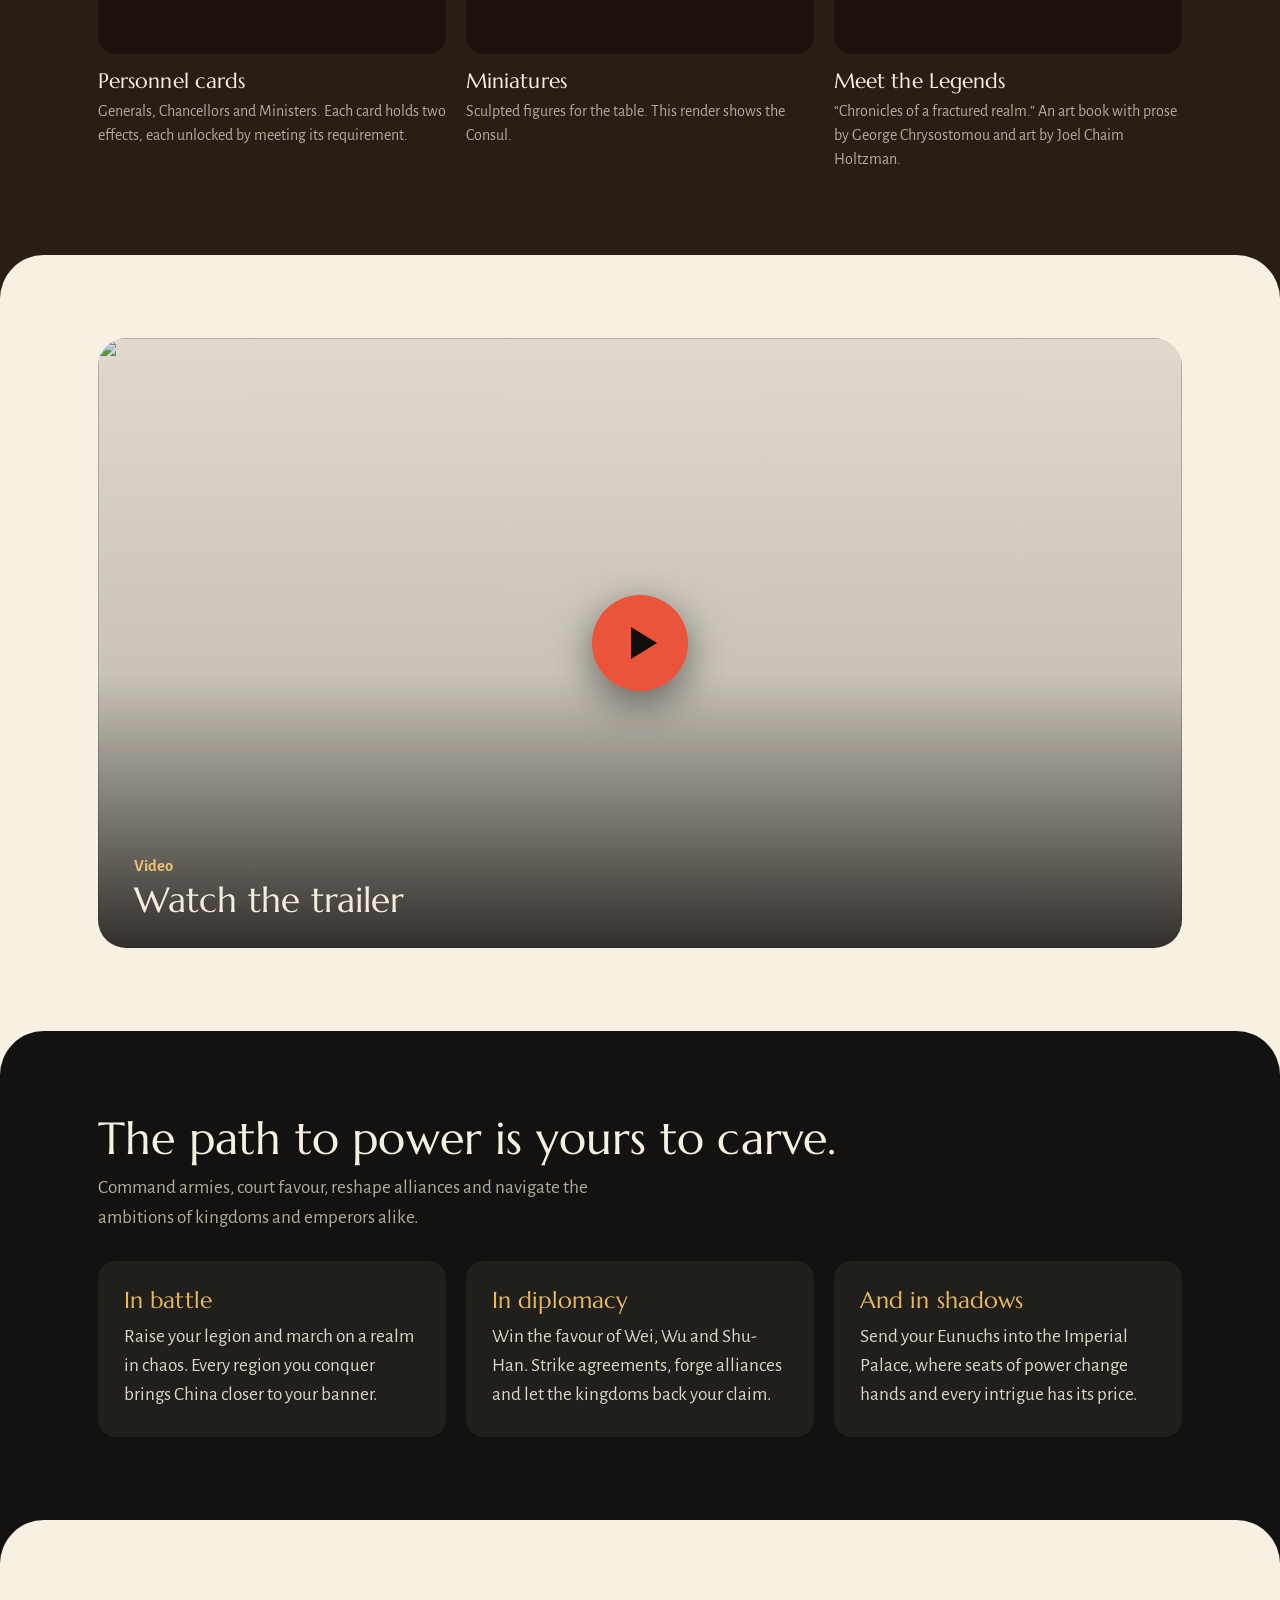
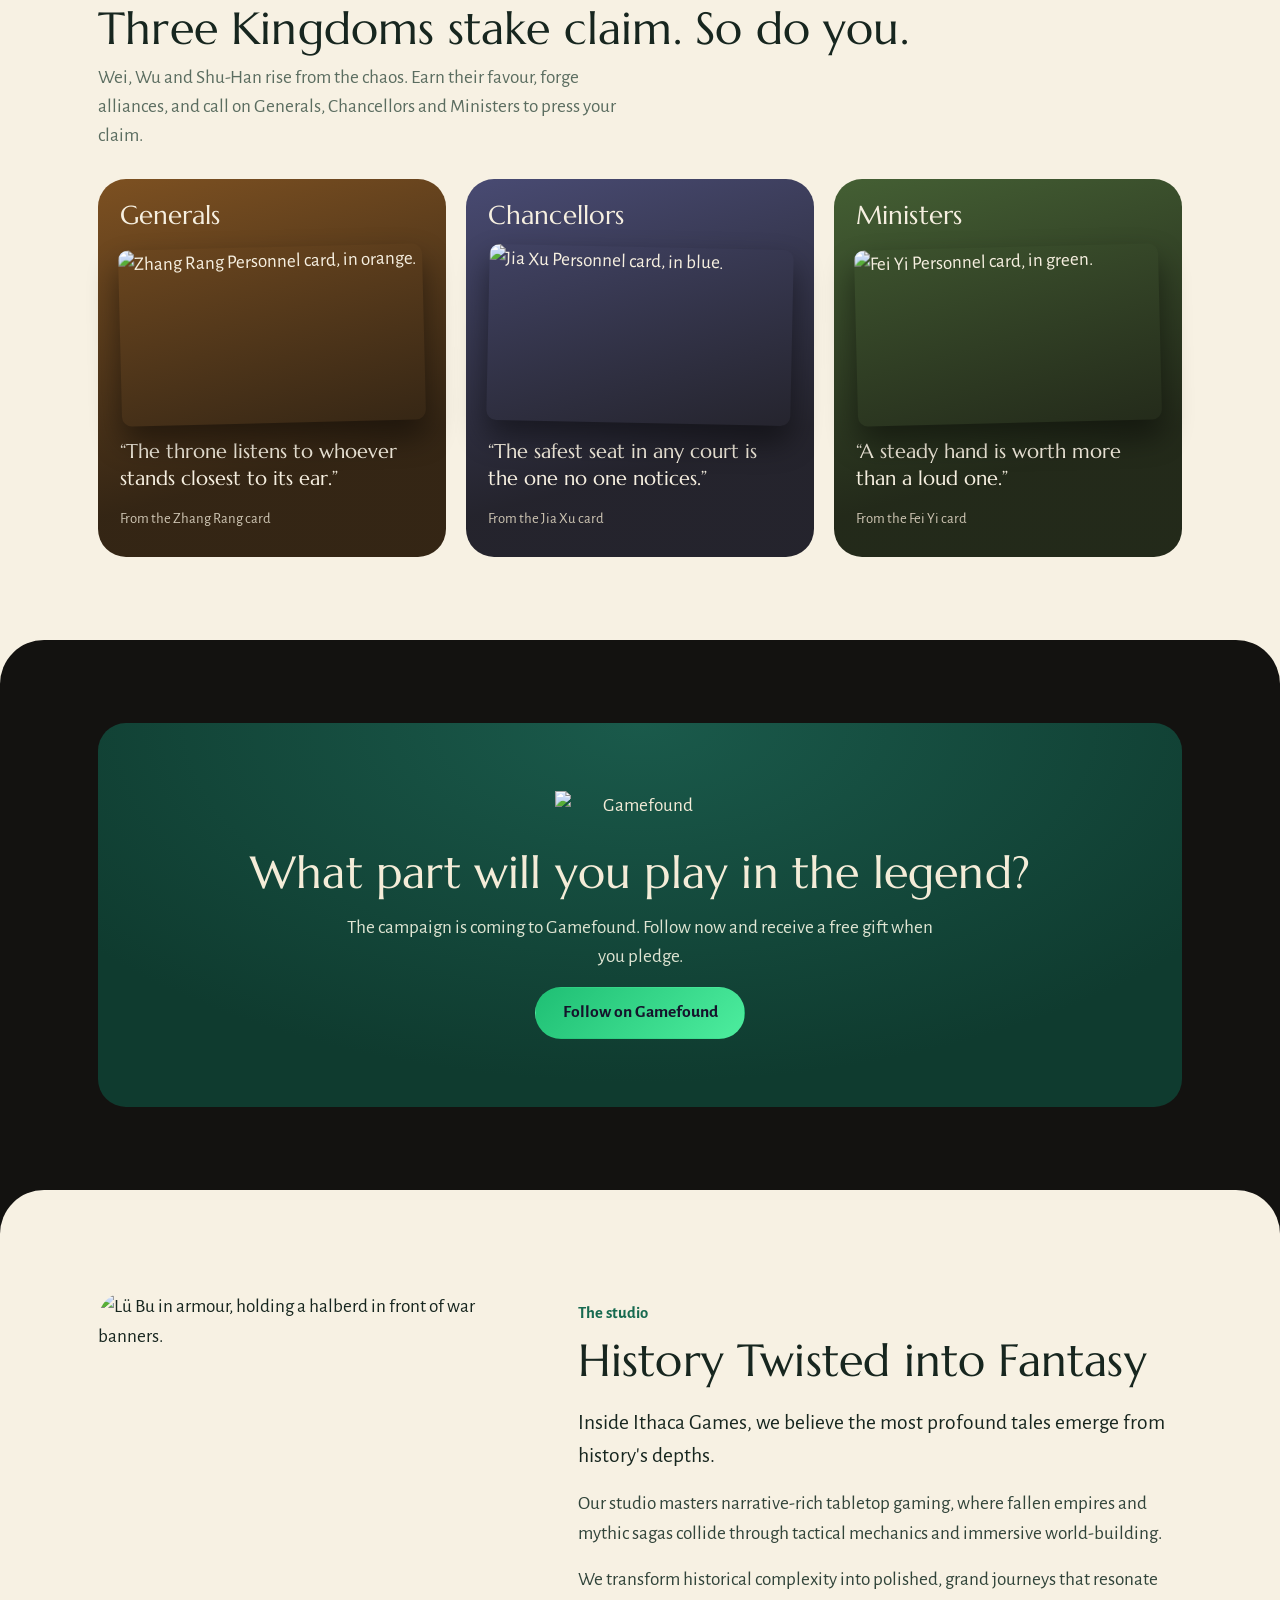
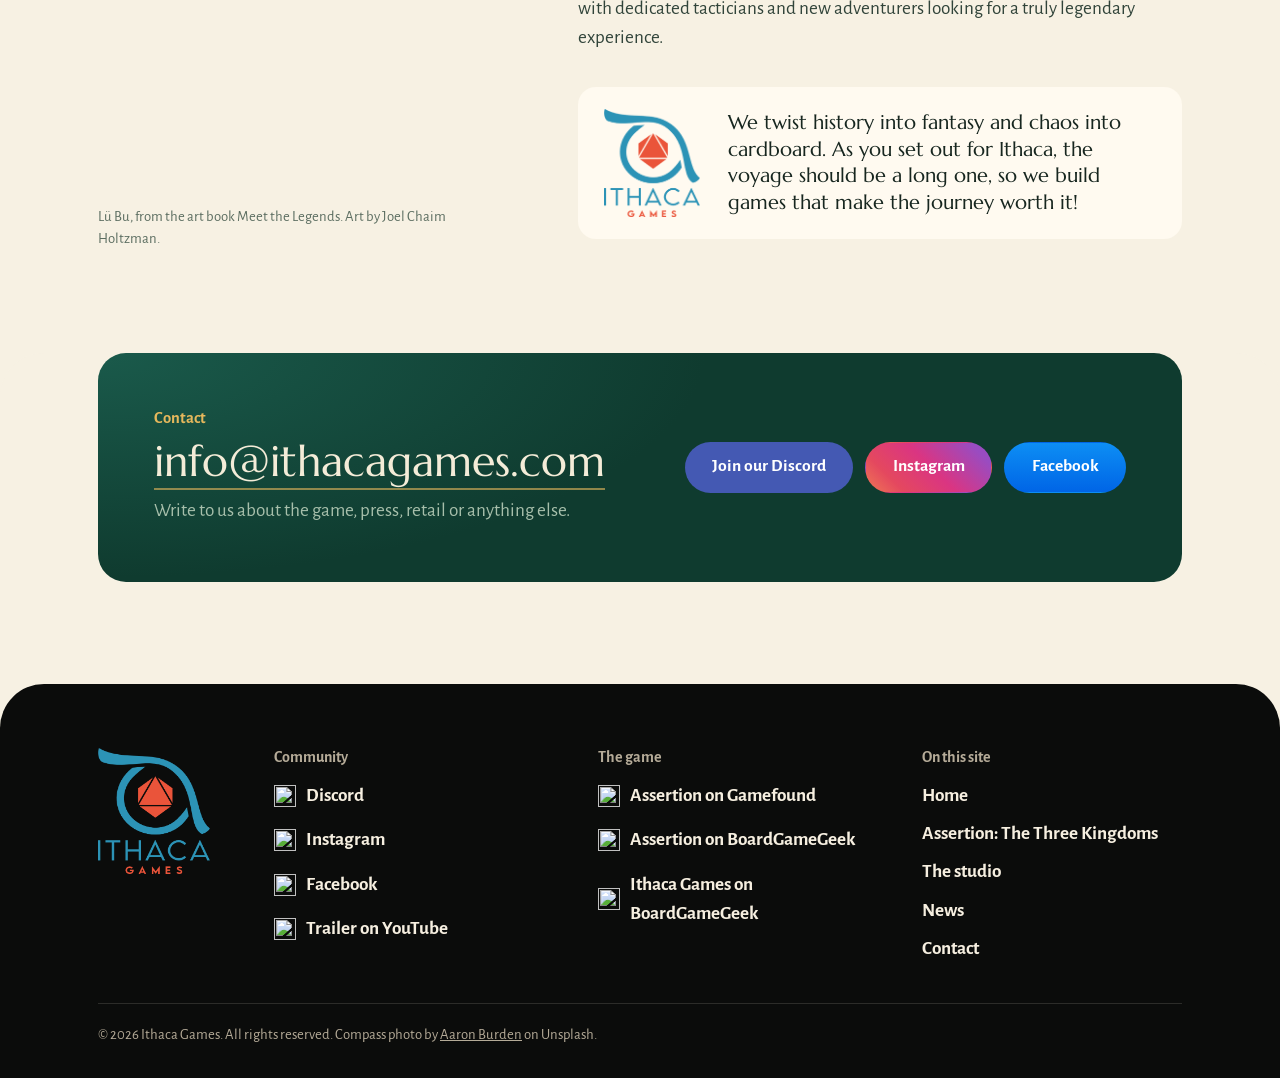
==== commit e11eb7bc: "Take the news band off the home page Its three posts repeat what the page already shows. News keeps " ====
--- a/index.html
+++ b/index.html
@@ -25,7 +25,7 @@
 </script>
 <link rel="preload" href="fonts/marcellus-400.woff2" as="font" type="font/woff2" crossorigin>
 <link rel="preload" href="fonts/alegreya-sans-400.woff2" as="font" type="font/woff2" crossorigin>
-<link rel="stylesheet" href="styles.css?v=30e0204f5c">
+<link rel="stylesheet" href="styles.css?v=b212b11fe0">
 </head>
 <body>
 
@@ -221,16 +221,6 @@
     </div>
   </section>
 
-  <section class="section news" id="news">
-    <div class="wrap">
-      <p class="eyebrow">From the studio</p>
-      <h2 class="title">News</h2>
-      <ul class="posts" id="posts" data-limit="3"></ul>
-      <p class="all-news"><a class="btn btn-ghost" href="news.html">All news</a></p>
-      <noscript><p>Turn on JavaScript to read our news.</p></noscript>
-    </div>
-  </section>
-
   <section class="section contact-sec" id="contact">
     <div class="wrap">
     <div class="contact">
@@ -286,7 +276,6 @@
   </div>
 </footer>
 
-<script src="news.js?v=b6e45e14a9"></script>
 <script src="site.js?v=3748a14f91"></script>
 </body>
 </html>
--- a/styles.css
+++ b/styles.css
@@ -253,6 +253,8 @@
 /* Contact: one panel */
 .contact{display:flex;flex-wrap:wrap;align-items:center;justify-content:space-between;gap:24px 48px;padding:clamp(28px,5vw,56px);border-radius:var(--r-lg);background:radial-gradient(80% 140% at 0% 0%,#1a5a4b,var(--green) 70%);color:var(--text)}
 .contact .actions{margin-top:0}
+/* on the home page the contact panel follows the studio on the same paper sheet, so it needs no top space of its own */
+.studio + .contact-sec{padding-top:0}
 .mail{margin-top:10px;font:400 clamp(1.5rem,4.4vw,2.7rem)/1.05 var(--display);letter-spacing:0;overflow-wrap:anywhere}
 .mail a{color:var(--text);text-decoration:none;border-bottom:2px solid color-mix(in srgb,var(--accent) 60%,transparent)}
 .mail a:hover{color:var(--accent)}
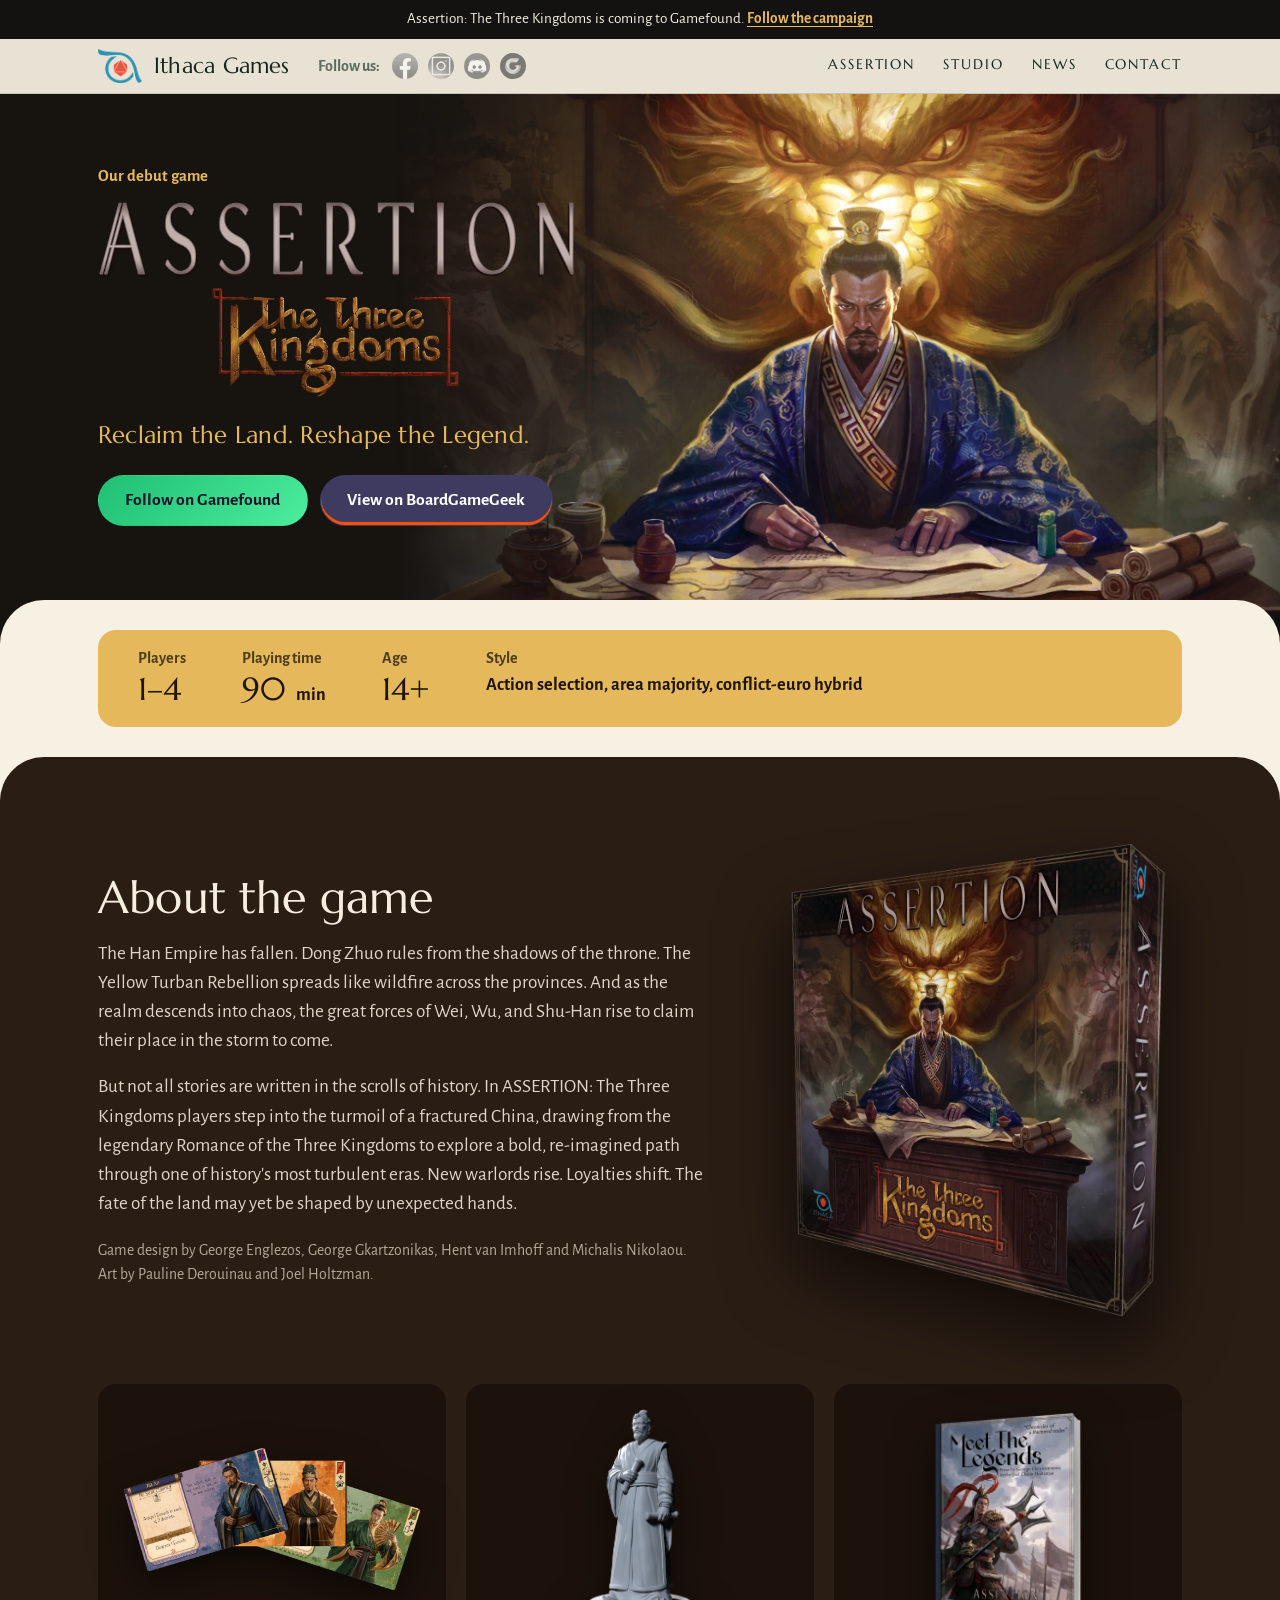
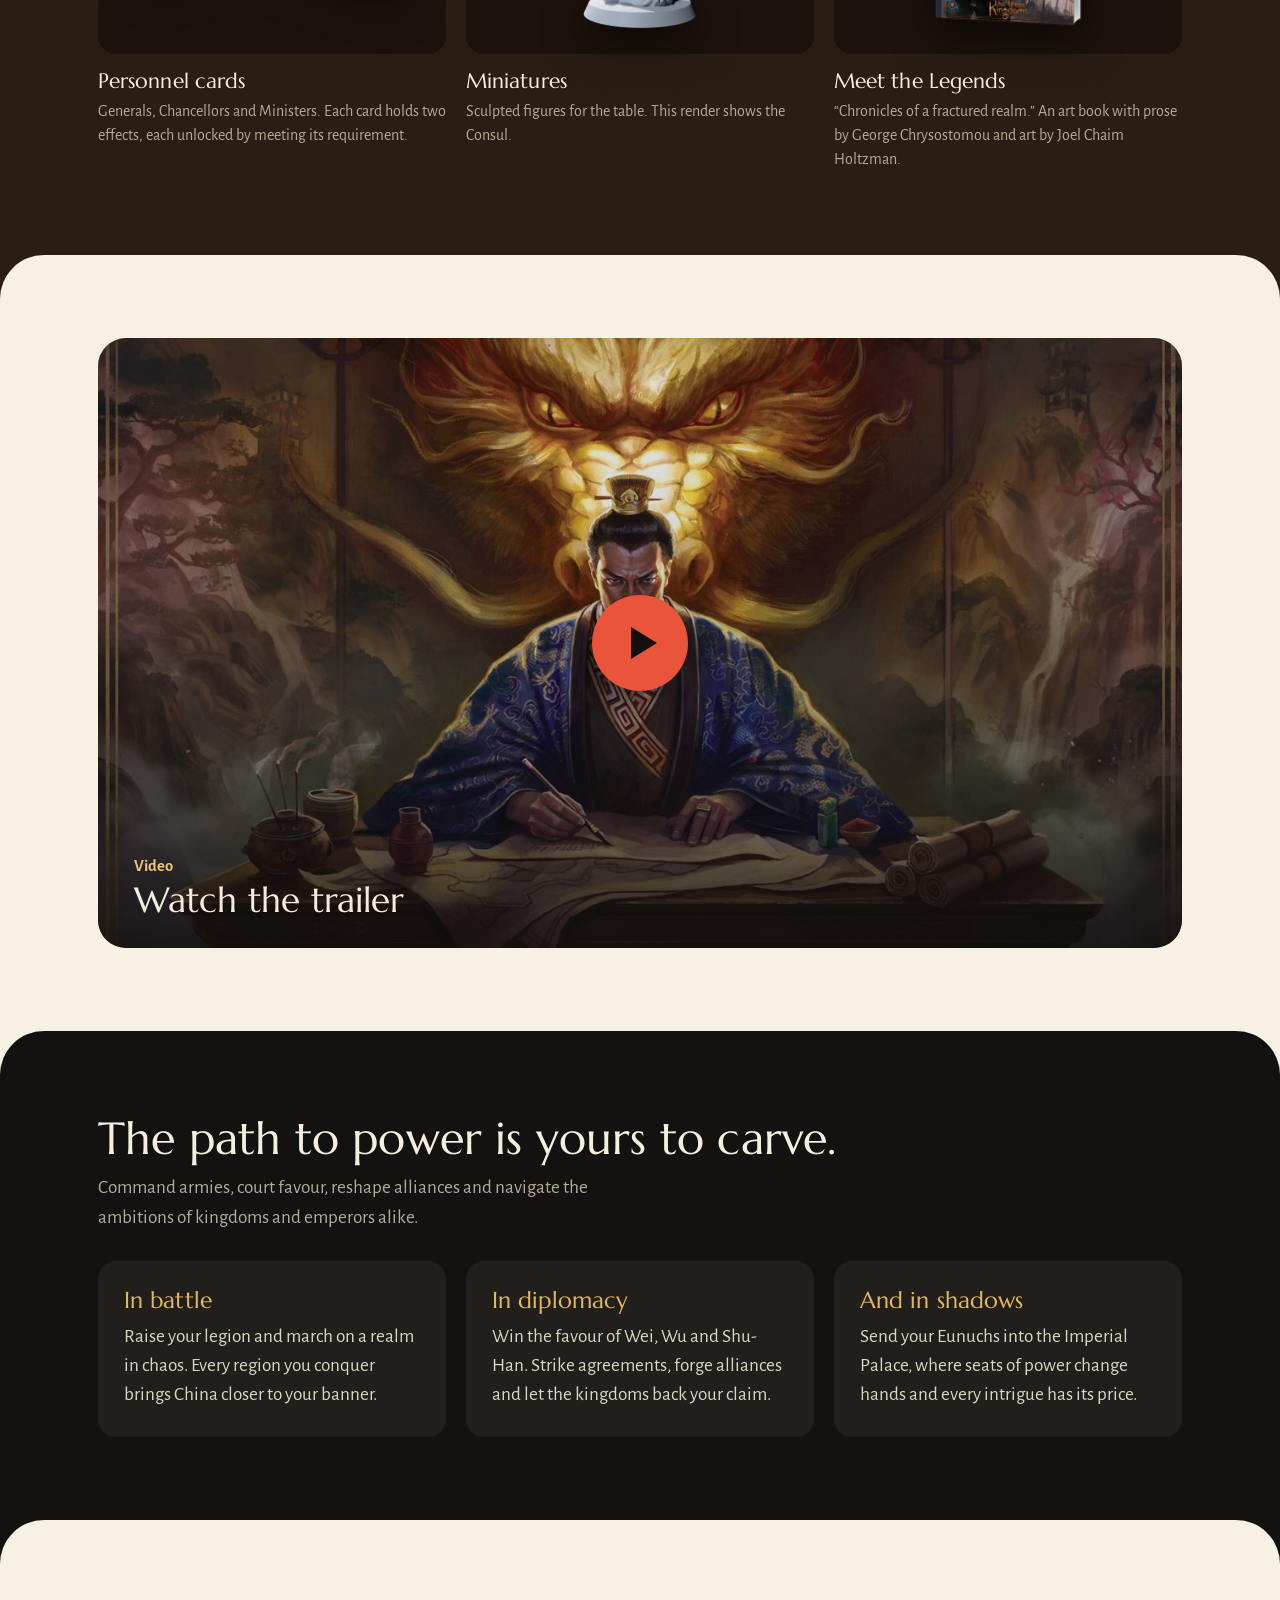
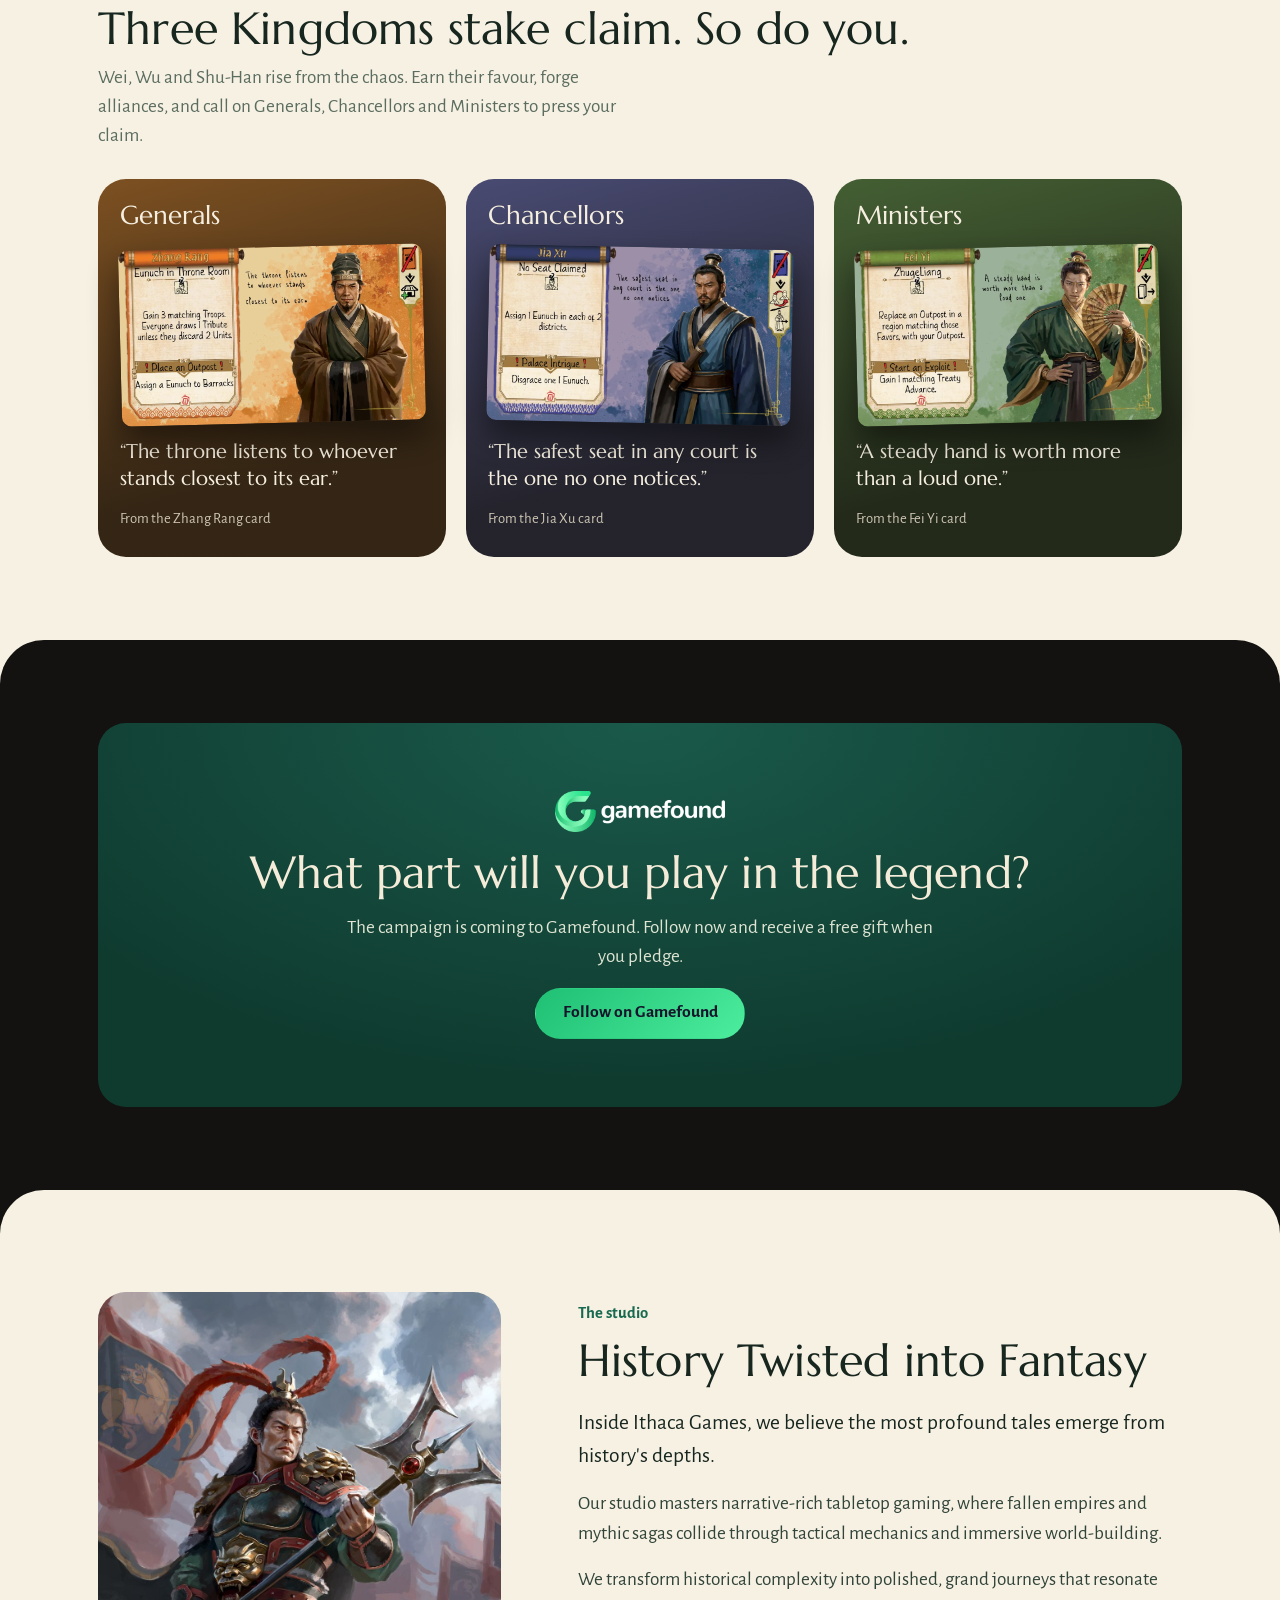
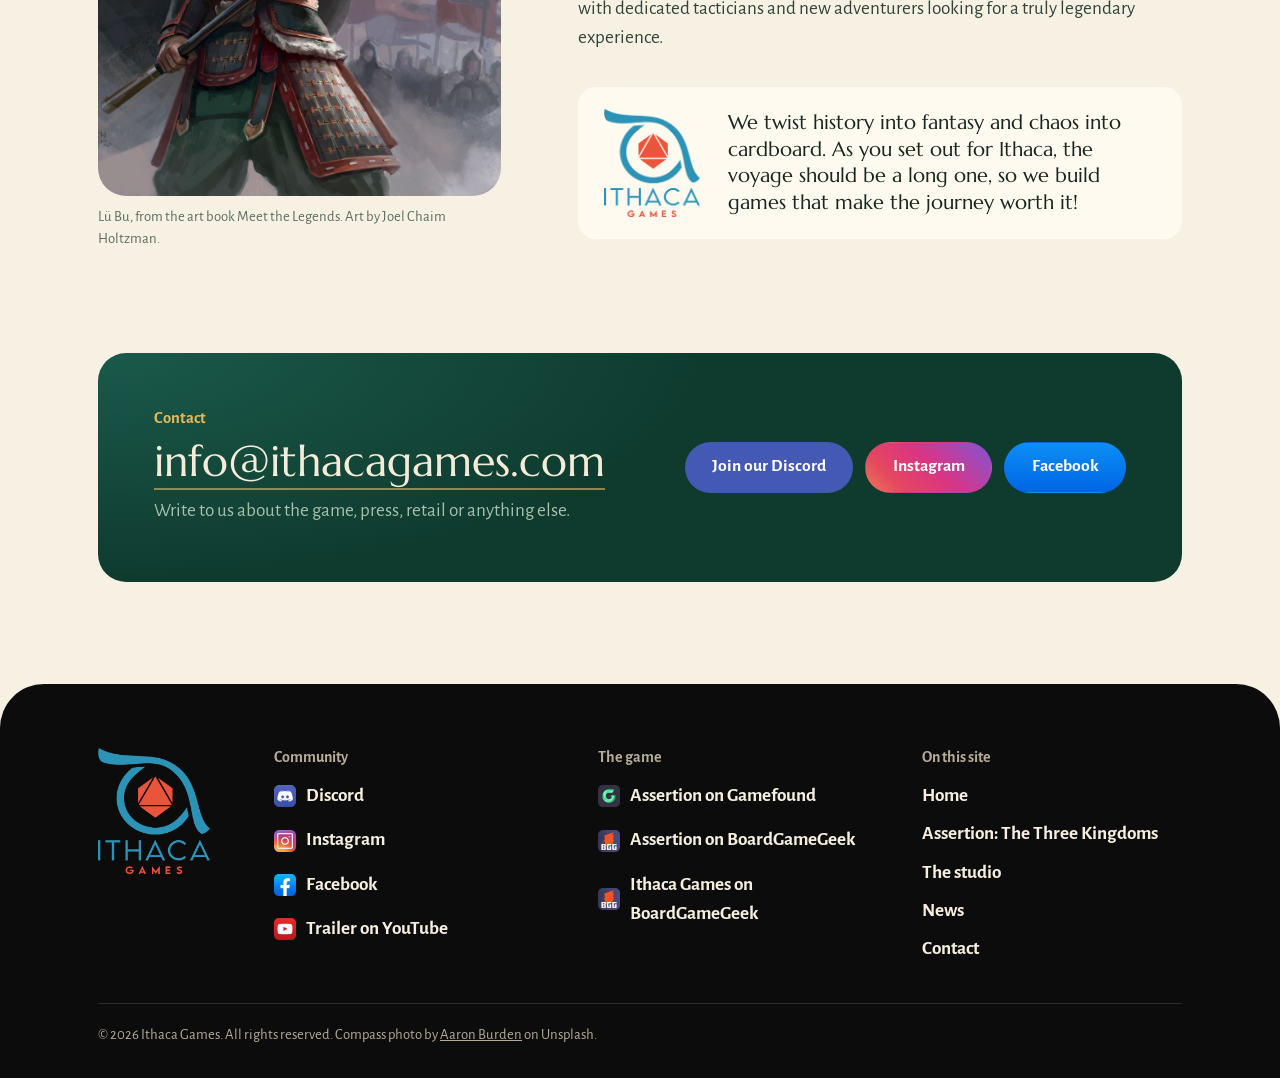
==== commit 7f6fc2ae: "Centre The Three Kingdoms emblem under the ASSERTION wordmark Co-Authored-By: Claude Fable 5.2 <nore" ====
--- a/index.html
+++ b/index.html
@@ -25,7 +25,7 @@
 </script>
 <link rel="preload" href="fonts/marcellus-400.woff2" as="font" type="font/woff2" crossorigin>
 <link rel="preload" href="fonts/alegreya-sans-400.woff2" as="font" type="font/woff2" crossorigin>
-<link rel="stylesheet" href="styles.css?v=b212b11fe0">
+<link rel="stylesheet" href="styles.css?v=b1d0df1d3e">
 </head>
 <body>
 
@@ -276,6 +276,7 @@
   </div>
 </footer>
 
+<script src="news.js?v=b6e45e14a9"></script>
 <script src="site.js?v=3748a14f91"></script>
 </body>
 </html>
--- a/styles.css
+++ b/styles.css
@@ -153,7 +153,7 @@
 /* The game */
 .lockup{display:flex;flex-direction:column;align-items:flex-start;gap:4px;margin-top:14px}
 .lockup .word{width:min(100%,480px)}
-.lockup .sub{width:min(62%,250px)}
+.lockup .sub{width:min(62%,250px);align-self:center}   /* the emblem sits centred under the wordmark */
 .tagline{font:400 clamp(1.3rem,1.9vw,1.6rem)/1.2 var(--display);letter-spacing:.01em;color:var(--accent);margin-top:1.1rem}
 
 .specs{display:flex;flex-wrap:wrap;align-items:flex-start;gap:16px clamp(24px,4.5vw,56px);margin:16px 0 0;padding:20px clamp(22px,3.4vw,40px);border-radius:var(--r-md);background:var(--bg);color:var(--text)}
